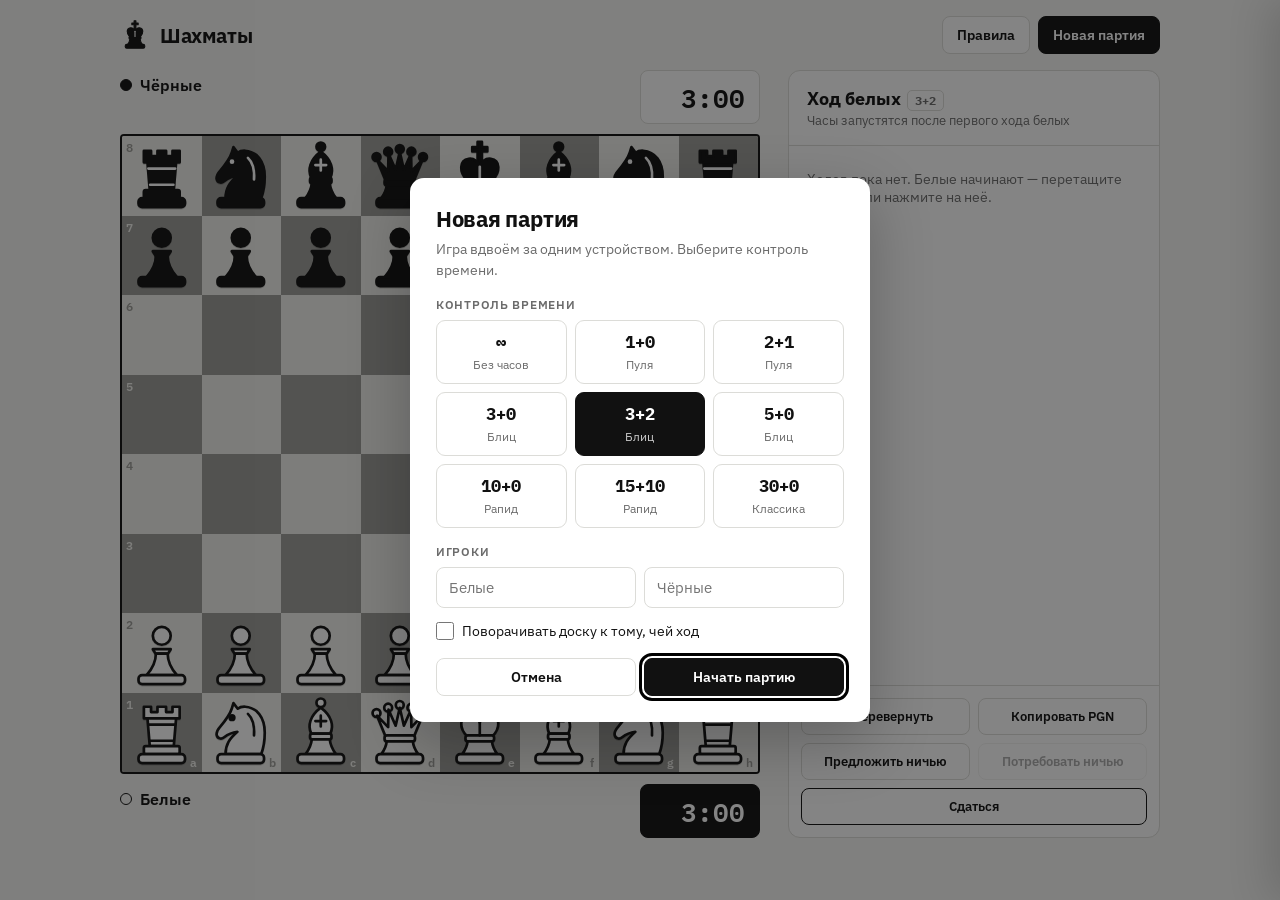
==== index.html @ d71daba8 "Add files via upload" ====
<!DOCTYPE html>
<html lang="ru">
<head>
<meta charset="UTF-8">
<meta name="viewport" content="width=device-width, initial-scale=1">
<title>Шахматы — игра вдвоём</title>
<link rel="preconnect" href="https://fonts.googleapis.com">
<link rel="preconnect" href="https://fonts.gstatic.com" crossorigin>
<link href="https://fonts.googleapis.com/css2?family=IBM+Plex+Mono:wght@500;600&family=IBM+Plex+Sans:wght@400;500;600;700&display=swap" rel="stylesheet">
<style>
:root{
  --bg:#f6f6f4; --paper:#fff; --ink:#111; --muted:#6b6b6b; --line:#dcdcd8;
  --light:#f0f0ec; --dark:#9c9c98; --sel:rgba(0,0,0,.18); --last:rgba(0,0,0,.10);
  --sz:min(92vw, calc(100vh - 230px), 640px);
}
*{box-sizing:border-box;margin:0;padding:0}
html,body{background:var(--bg);color:var(--ink);font-family:"IBM Plex Sans",system-ui,sans-serif;-webkit-font-smoothing:antialiased}
button{font:inherit;color:inherit;cursor:pointer;border:0;background:none}
header{display:flex;align-items:center;justify-content:space-between;max-width:1080px;margin:0 auto;padding:16px 20px}
.logo{display:flex;align-items:center;gap:10px;font-weight:700;font-size:20px;letter-spacing:-.02em}
.logo .mini{width:30px;height:30px}
.hbtns{display:flex;gap:8px}
.btn{padding:9px 14px;border:1.5px solid var(--ink);border-radius:8px;font-weight:600;font-size:14px;background:var(--paper);transition:background .15s,color .15s}
.btn:hover{background:var(--ink);color:#fff}
.btn.solid{background:var(--ink);color:#fff}
.btn.solid:hover{background:#333}
.btn.ghost{border-color:var(--line)}
.btn.ghost:hover{background:#eee;color:var(--ink)}
.btn:disabled{opacity:.35;cursor:not-allowed}
.btn:disabled:hover{background:var(--paper);color:var(--ink)}
.btn:focus-visible,.tc:focus-visible{outline:3px solid #000;outline-offset:2px}

main.game{max-width:1080px;margin:0 auto;padding:0 20px 32px;display:grid;gap:10px 28px;
  grid-template-columns:var(--sz) 1fr;grid-template-areas:"top side" "board side" "bot side";align-items:start}
.player{grid-area:top;display:flex;align-items:center;justify-content:space-between;gap:12px;min-height:52px}
.player.bot{grid-area:bot}
.pinfo{display:flex;flex-direction:column;gap:2px;min-width:0}
.pname{font-weight:600;font-size:16px;display:flex;align-items:center;gap:8px}
.dot{width:12px;height:12px;border-radius:50%;border:1.5px solid var(--ink);flex:none}
.dot.b{background:var(--ink)}
.caps{font-size:15px;min-height:22px;white-space:nowrap;overflow:hidden;display:flex;align-items:center}
.caps .mini{width:18px;height:18px;margin-right:-4px;opacity:.85}
.caps b{margin-left:8px !important;font-size:13px;font-weight:600;color:var(--ink);margin-left:4px}
.clock{font-family:"IBM Plex Mono",monospace;font-size:26px;font-weight:600;padding:6px 14px;border-radius:8px;border:1.5px solid var(--line);background:var(--paper);min-width:120px;text-align:right;font-variant-numeric:tabular-nums}
.clock.on{background:var(--ink);color:#fff;border-color:var(--ink)}
.clock.low.on{animation:pulse 1s infinite}
.clock.hidden{visibility:hidden}
@keyframes pulse{50%{background:#444}}

.boardwrap{grid-area:board;position:relative;width:var(--sz);height:var(--sz);border:2px solid var(--ink);border-radius:4px;overflow:hidden;touch-action:none;user-select:none;-webkit-user-select:none}
#board{display:grid;grid-template-columns:repeat(8,1fr);grid-template-rows:repeat(8,1fr);width:100%;height:100%}
.sq{position:relative;display:flex;align-items:center;justify-content:center}
.sq.l{background:var(--light)} .sq.d{background:var(--dark)}
.sq.last::before{content:"";position:absolute;inset:0;background:var(--last)}
.sq.selected::before{content:"";position:absolute;inset:0;background:var(--sel)}
.sq.check::after{content:"";position:absolute;inset:0;background:radial-gradient(circle,rgba(0,0,0,.55) 0%,rgba(0,0,0,.25) 45%,transparent 72%)}
.sq .hint{position:absolute;width:30%;height:30%;border-radius:50%;background:rgba(0,0,0,.28);z-index:3;pointer-events:none}
.sq .ring{position:absolute;inset:4%;border-radius:50%;border:calc(var(--sz)/95) solid rgba(0,0,0,.3);z-index:3;pointer-events:none}
.coord{position:absolute;font-size:calc(var(--sz)/52);font-weight:600;z-index:1;pointer-events:none}
.coord.r{top:3px;left:4px} .coord.f{bottom:2px;right:5px}
.sq.l .coord{color:var(--dark)} .sq.d .coord{color:var(--light)}
svg.pc{display:block;overflow:visible}
svg.pc g{stroke:#111;stroke-width:1.5;stroke-linejoin:round;stroke-linecap:round}
svg.pc.w g{fill:#fff} svg.pc.b g{fill:#111}
svg.pc .dt{fill:none} svg.pc.b .dt{stroke:#fff}
svg.pc.w .dtf{fill:#111} svg.pc.b .dtf{fill:#fff;stroke:none}
.sq svg.pc{position:absolute;inset:5%;width:90%;height:90%;z-index:2;pointer-events:none;filter:drop-shadow(0 1.5px 0 rgba(0,0,0,.18))}
.sq svg.pc.lift{opacity:.25}
.mini{display:inline-block;width:1.25em;height:1.25em;vertical-align:-.28em}
.mini svg.pc{width:100%;height:100%}
#ghost{position:fixed;pointer-events:none;z-index:50;transform:translate(-50%,-50%) scale(1.08);display:none;filter:drop-shadow(0 6px 8px rgba(0,0,0,.3))}
#ghost svg{width:100%;height:100%}

aside{grid-area:side;background:var(--paper);border:1.5px solid var(--line);border-radius:12px;display:flex;flex-direction:column;overflow:hidden;align-self:stretch;min-height:320px;max-height:calc(var(--sz) + 132px)}
.status{padding:16px 18px;border-bottom:1.5px solid var(--line)}
.status .t{font-weight:700;font-size:18px}
.status .s{font-size:13px;color:var(--muted);margin-top:2px}
.tclabel{font-family:"IBM Plex Mono";font-size:12px;border:1.5px solid var(--line);padding:2px 7px;border-radius:5px;margin-left:6px;color:var(--muted)}
.moves{flex:1;overflow:auto;padding:6px 0;font-size:15px}
.mrow{display:grid;grid-template-columns:44px 1fr 1fr;padding:0 10px}
.mrow:nth-child(even){background:#f7f7f5}
.mn{color:var(--muted);padding:6px 0 6px 8px;font-family:"IBM Plex Mono";font-size:13px}
.mv{padding:6px 8px;border-radius:5px;font-weight:500}
.mv .mini{margin-right:1px}
.mv.cur svg.pc g{stroke:#fff} .mv.cur svg.pc.w g{fill:#111} .mv.cur svg.pc.w .dtf{fill:#fff}
.mv.cur{background:var(--ink);color:#fff}
.empty{color:var(--muted);font-size:14px;padding:18px}
.result{text-align:center;font-weight:700;padding:10px;font-family:"IBM Plex Mono"}
.controls{border-top:1.5px solid var(--line);padding:12px;display:grid;grid-template-columns:1fr 1fr;gap:8px}
.controls .btn{font-size:13px;padding:9px 8px}
#resignBtn{grid-column:1/-1}

/* modal */
.overlay{position:fixed;inset:0;background:rgba(10,10,10,.5);display:none;align-items:center;justify-content:center;z-index:100;padding:16px}
.overlay.open{display:flex}
.modal{background:var(--paper);border-radius:14px;padding:26px;max-width:460px;width:100%;box-shadow:0 20px 60px rgba(0,0,0,.25);max-height:90vh;overflow:auto}
.modal h2{font-size:22px;letter-spacing:-.02em;margin-bottom:6px}
.modal p{color:var(--muted);font-size:14px;margin-bottom:16px;line-height:1.5}
.modal .row{display:flex;gap:8px;flex-wrap:wrap;margin-top:18px}
.modal .row .btn{flex:1}
.lbl{font-size:12px;font-weight:600;text-transform:uppercase;letter-spacing:.06em;color:var(--muted);margin:16px 0 8px}
.tcs{display:grid;grid-template-columns:repeat(3,1fr);gap:8px}
.tc{border:1.5px solid var(--line);border-radius:9px;padding:10px 6px;text-align:center;background:var(--paper)}
.tc b{display:block;font-family:"IBM Plex Mono";font-size:17px}
.tc small{font-size:12px;color:var(--muted)}
.tc.on{border-color:var(--ink);background:var(--ink);color:#fff}
.tc.on small{color:#ccc}
.names{display:grid;grid-template-columns:1fr 1fr;gap:8px}
.names input{font:inherit;font-size:15px;padding:10px 12px;border:1.5px solid var(--line);border-radius:8px;width:100%}
.names input:focus{outline:none;border-color:var(--ink)}
.chk{display:flex;align-items:center;gap:8px;font-size:14px;margin-top:14px;cursor:pointer}
.chk input{width:18px;height:18px;accent-color:#111}
.promo{display:grid;grid-template-columns:repeat(4,1fr);gap:8px;margin-top:8px}
.promo button{aspect-ratio:1;border:1.5px solid var(--line);border-radius:10px;background:var(--light);padding:10%}
.promo svg{width:100%;height:100%}
.promo button:hover{border-color:var(--ink);background:#e2e2de}
.bigres{font-family:"IBM Plex Mono";font-size:44px;font-weight:600;text-align:center;margin:8px 0}

/* rules drawer */
.drawer{position:fixed;top:0;right:0;height:100%;width:min(480px,100%);background:var(--paper);z-index:120;transform:translateX(100%);transition:transform .25s ease;box-shadow:-10px 0 40px rgba(0,0,0,.15);display:flex;flex-direction:column}
.drawer.open{transform:none}
.drawer header{border-bottom:1.5px solid var(--line);width:100%;max-width:none}
.drawer .body{overflow:auto;padding:4px 22px 32px;font-size:15px;line-height:1.6}
.drawer h3{font-size:16px;margin:20px 0 6px;display:flex;align-items:center;gap:8px}
.drawer h3 .mini{width:28px;height:28px}
.drawer ul{padding-left:20px} .drawer li{margin:3px 0}
.drawer .note{font-size:13px;color:var(--muted);margin-top:22px}

@media (max-width:860px){
  :root{--sz:min(96vw, calc(100vh - 200px))}
  header{padding:12px 14px}
  main.game{grid-template-columns:var(--sz);grid-template-areas:"top" "board" "bot" "side";justify-content:center;padding:0 2vw 24px;gap:8px}
  aside{max-height:none;min-height:0}
  .moves{max-height:220px}
  .clock{font-size:22px;min-width:100px}
  .controls{grid-template-columns:1fr 1fr 1fr}
}
@media (max-width:420px){.controls{grid-template-columns:1fr 1fr}.hbtns .btn{padding:8px 10px}}
@media (prefers-reduced-motion:reduce){.drawer{transition:none}.clock.low.on{animation:none}}
</style>
</head>
<body>
<header>
  <div class="logo"><span class="mini" data-pc="k"></span>Шахматы</div>
  <div class="hbtns">
    <button class="btn ghost" id="rulesBtn">Правила</button>
    <button class="btn solid" id="newBtn">Новая партия</button>
  </div>
</header>

<main class="game">
  <div class="player" id="pTop"></div>
  <div class="boardwrap" id="wrap"><div id="board"></div></div>
  <div class="player bot" id="pBot"></div>
  <aside>
    <div class="status"><div class="t" id="stT">Ход белых</div><div class="s" id="stS"></div></div>
    <div class="moves" id="moves"></div>
    <div class="controls">
      <button class="btn ghost" id="flipBtn">⇅ Перевернуть</button>
      <button class="btn ghost" id="pgnBtn">Копировать PGN</button>
      <button class="btn ghost" id="offerBtn">Предложить ничью</button>
      <button class="btn ghost" id="claimBtn" disabled>Потребовать ничью</button>
      <button class="btn" id="resignBtn">Сдаться</button>
    </div>
  </aside>
</main>
<div id="ghost"></div>

<div class="overlay" id="ov"><div class="modal" id="modal"></div></div>

<div class="drawer" id="drawer" aria-hidden="true">
  <header><div class="logo" style="font-size:18px">Правила шахмат</div><button class="btn ghost" id="closeRules">Закрыть</button></header>
  <div class="body">
    <h3>Цель игры</h3>
    <p>Двое игроков ходят по очереди, первыми ходят белые. Цель — поставить мат: король соперника под ударом (шах), и у соперника нет ни одного хода, чтобы этот шах убрать. Ходить так, чтобы собственный король остался под ударом, нельзя.</p>
    <h3><span class="mini" data-pc="k"></span> Король</h3>
    <p>Ходит на одну клетку в любом направлении.</p>
    <h3><span class="mini" data-pc="q"></span> Ферзь</h3>
    <p>Ходит на любое число клеток по вертикали, горизонтали и диагонали.</p>
    <h3><span class="mini" data-pc="r"></span> Ладья</h3>
    <p>Ходит на любое число клеток по вертикали и горизонтали.</p>
    <h3><span class="mini" data-pc="b"></span> Слон</h3>
    <p>Ходит на любое число клеток по диагонали и поэтому всегда остаётся на полях одного цвета.</p>
    <h3><span class="mini" data-pc="n"></span> Конь</h3>
    <p>Ходит буквой «Г»: на две клетки в одну сторону и на одну вбок. Единственная фигура, которая может перепрыгивать через другие.</p>
    <h3><span class="mini" data-pc="p"></span> Пешка</h3>
    <ul>
      <li>Ходит на одну клетку вперёд, а с начальной позиции может пойти на две.</li>
      <li>Бьёт только по диагонали вперёд на одну клетку.</li>
      <li><b>Взятие на проходе:</b> если пешка соперника прошла с начальной позиции две клетки и встала рядом с вашей, её можно взять так, будто она сделала один шаг. Это можно сделать только сразу, следующим ходом.</li>
      <li><b>Превращение:</b> дойдя до последней горизонтали, пешка становится ферзём, ладьёй, слоном или конём на выбор.</li>
    </ul>
    <h3>Рокировка</h3>
    <p>Король сдвигается на две клетки к ладье, а ладья перепрыгивает через него. Рокировка возможна, если:</p>
    <ul>
      <li>ни король, ни эта ладья ещё не ходили;</li>
      <li>между ними нет фигур;</li>
      <li>король не стоит под шахом, не проходит через битое поле и не встаёт на него.</li>
    </ul>
    <h3>Ничья</h3>
    <ul>
      <li><b>Пат</b> — у игрока нет допустимых ходов, но шаха нет.</li>
      <li><b>Недостаточно материала</b> — мат невозможен (например, король против короля или короля со слоном).</li>
      <li><b>Троекратное повторение</b> позиции — ничью можно потребовать; при пятикратном она наступает автоматически.</li>
      <li><b>Правило 50 ходов</b> — 50 ходов каждой стороны без взятий и ходов пешками: ничью можно потребовать; после 75 ходов она наступает автоматически.</li>
      <li><b>По соглашению</b> — один игрок предлагает ничью, другой соглашается.</li>
    </ul>
    <h3>Время</h3>
    <p>У каждого игрока свои часы. «3+2» — 3 минуты на партию плюс 2 секунды за каждый ход. Если время кончилось, игрок проигрывает. Но если у соперника не хватает фигур, чтобы поставить мат, засчитывается ничья.</p>
    <p class="note">Правила соответствуют Правилам шахмат FIDE (Международной шахматной федерации).</p>
  </div>
</div>

<script>
(() => {
"use strict";
// Векторные фигуры, сетка 45×45, общая база y=36..40
const BASE = '<rect x="9.5" y="35" width="26" height="5" rx="2"/>';
const PIECES = {
  p: `<circle cx="22.5" cy="13" r="5"/>
      <path d="M17.5 20.5h10l-1.5 2.5h-7z"/>
      <path d="M19.2 23c0 5-2.2 8.6-5.2 12h17c-3-3.4-5.2-7-5.2-12z"/>${BASE}`,
  r: `<path d="M12.5 8.5h4v3h3.6v-3h4.8v3h3.6v-3h4v6.5h-20z"/>
      <path d="M14.5 15h16l-1.3 15.5h-13.4z"/>
      <rect x="12.5" y="30.5" width="20" height="4.5" rx="1"/>${BASE}
      <path class="dt" d="M15 18.5h15M16 27.5h13"/>`,
  b: `<circle cx="22.5" cy="6.3" r="2.4"/>
      <path d="M22.5 9C16.5 13.5 15 19 17.2 23.5h10.6C30 19 28.5 13.5 22.5 9z"/>
      <rect x="16.5" y="23.5" width="12" height="3.2" rx="1.2"/>
      <path d="M17.5 26.7c-.4 3.6-1.8 6-3.5 8.3h17c-1.7-2.3-3.1-4.7-3.5-8.3z"/>${BASE}
      <path class="dt" d="M22.5 13.5v6M19.5 16.5h6"/>`,
  n: `<path d="M14 35c0-5.5 2.2-8.6 6.6-12.5-2.8.3-5.3 1.4-7.4 3.1-1.7 1.4-3.9.6-4.2-1.4-.2-1.6.6-2.9 1.9-4.4 2.9-3.4 5.3-6.2 6.6-10.3l.9-3 2.4 3.1c1-.8 2.4-1.2 4.2-1.1 6.6.5 10.9 6 10.9 14.4 0 5.4-1 9.5-2 12.1z"/>${BASE}
      <circle class="dtf" cx="17.6" cy="14.6" r="1.3"/>
      <path class="dt" d="M26.5 12.5c2.6 2.4 3.8 6.5 3.4 12"/>`,
  q: `<circle cx="9.5" cy="12" r="2.2"/><circle cx="16" cy="9" r="2.2"/><circle cx="22.5" cy="7.5" r="2.2"/><circle cx="29" cy="9" r="2.2"/><circle cx="35.5" cy="12" r="2.2"/>
      <path d="M14.5 25 9.8 13.5l6.2 6.4.2-9.8 4 9 2.3-10 2.3 10 4-9 .2 9.8 6.2-6.4-4.7 11.5z"/>
      <rect x="14" y="24.5" width="17" height="3.4" rx="1.3"/>
      <path d="M15.2 27.9c-.3 3-1.4 5-3 7.1h20.6c-1.6-2.1-2.7-4.1-3-7.1z"/>${BASE}`,
  k: `<path d="M21.3 3.5h2.4v3h3v2.4h-3v7h-2.4v-7h-3V6.5h3z"/>
      <path d="M15.5 25c-4.6-4.3-4.6-11.3.8-12 3-.4 5 1.5 6.2 4.3 1.2-2.8 3.2-4.7 6.2-4.3 5.4.7 5.4 7.7.8 12z"/>
      <rect x="14.5" y="24.5" width="16" height="3.4" rx="1.3"/>
      <path d="M15.7 27.9c-.3 3-1.4 5-3 7.1h19.6c-1.6-2.1-2.7-4.1-3-7.1z"/>${BASE}
      <path class="dt" d="M22.5 17.5v7"/>`
};
function pieceSVG(p, cls = "") {
  const t = p.toLowerCase(), c = p === p.toUpperCase() ? "w" : "b";
  return `<svg class="pc ${c} ${cls}" viewBox="2.5 2.5 40 40" data-p="${p}" aria-label="${p}"><g>${PIECES[t]}</g></svg>`;
}

document.querySelectorAll("[data-pc]").forEach(e=>e.innerHTML=pieceSVG(e.dataset.pc));

const FILES = "abcdefgh";
const VS = "︎";
const SOLID = {k:"♚",q:"♛",r:"♜",b:"♝",n:"♞",p:"♟"};
const OUTL  = {k:"♔",q:"♕",r:"♖",b:"♗",n:"♘",p:"♙"};
const VAL = {p:1,n:3,b:3,r:5,q:9,k:0};
const START = "rnbqkbnr/pppppppp/8/8/8/8/PPPPPPPP/RNBQKBNR w KQkq - 0 1";
const TCS = [
  ["∞","Без часов",0,0],["1+0","Пуля",1,0],["2+1","Пуля",2,1],
  ["3+0","Блиц",3,0],["3+2","Блиц",3,2],["5+0","Блиц",5,0],
  ["10+0","Рапид",10,0],["15+10","Рапид",15,10],["30+0","Классика",30,0]
];
const $ = id => document.getElementById(id);
const colorOf = p => p === p.toUpperCase() ? "w" : "b";
const opp = c => c === "w" ? "b" : "w";
const sqName = i => FILES[i & 7] + (8 - (i >> 3));
const glyph = (p) => SOLID[p.toLowerCase()] + VS;

/* ---------- Движок правил ---------- */
function parseFEN(fen){
  const [pl,t,c,e,h,f] = fen.split(" ");
  const b = [];
  for (const ch of pl.replace(/\//g,"")) { if (/\d/.test(ch)) for (let i=0;i<+ch;i++) b.push(null); else b.push(ch); }
  return {b, turn:t, castle:{K:c.includes("K"),Q:c.includes("Q"),k:c.includes("k"),q:c.includes("q")},
    ep: e==="-"?null:(8-(+e[1]))*8+FILES.indexOf(e[0]), half:+h, full:+f};
}
const KN = [[-2,-1],[-2,1],[-1,-2],[-1,2],[1,-2],[1,2],[2,-1],[2,1]];
const KG = [[-1,-1],[-1,0],[-1,1],[0,-1],[0,1],[1,-1],[1,0],[1,1]];
const DIAG = [[-1,-1],[-1,1],[1,-1],[1,1]], ORTH = [[-1,0],[1,0],[0,-1],[0,1]];
const inB = (r,f) => r>=0 && r<8 && f>=0 && f<8;

function attacked(b, sq, by){
  const r = sq>>3, f = sq&7;
  const pr = by==="w" ? r+1 : r-1, P = by==="w" ? "P" : "p";
  for (const df of [-1,1]) if (inB(pr,f+df) && b[pr*8+f+df]===P) return true;
  const N = by==="w"?"N":"n", K = by==="w"?"K":"k";
  for (const [dr,df] of KN) if (inB(r+dr,f+df) && b[(r+dr)*8+f+df]===N) return true;
  for (const [dr,df] of KG) if (inB(r+dr,f+df) && b[(r+dr)*8+f+df]===K) return true;
  const B = by==="w"?"B":"b", R = by==="w"?"R":"r", Q = by==="w"?"Q":"q";
  for (const [dirs, a] of [[DIAG,B],[ORTH,R]]) for (const [dr,df] of dirs){
    let rr=r+dr, ff=f+df;
    while (inB(rr,ff)) { const p = b[rr*8+ff]; if (p){ if (p===a||p===Q) return true; break; } rr+=dr; ff+=df; }
  }
  return false;
}
const kingSq = (b,c) => b.indexOf(c==="w"?"K":"k");

function pseudo(s){
  const mv = [], c = s.turn, b = s.b;
  const add = (from,to,x={}) => mv.push(Object.assign({from,to,piece:b[from],captured:b[to]},x));
  for (let sq=0; sq<64; sq++){
    const p = b[sq]; if (!p || colorOf(p)!==c) continue;
    const t = p.toLowerCase(), r = sq>>3, f = sq&7;
    if (t==="p"){
      const dir = c==="w"?-1:1, st = c==="w"?6:1, last = c==="w"?0:7, r1 = r+dir;
      if (!inB(r1,f)) continue;
      const to = r1*8+f;
      if (!b[to]){
        if (r1===last) for (const pr of "qrbn") add(sq,to,{promo:pr}); else add(sq,to);
        if (r===st && !b[(r+2*dir)*8+f]) add(sq,(r+2*dir)*8+f,{double:true});
      }
      for (const df of [-1,1]){
        if (!inB(r1,f+df)) continue;
        const t2 = r1*8+f+df, q = b[t2];
        if (q && colorOf(q)!==c){ if (r1===last) for (const pr of "qrbn") add(sq,t2,{promo:pr}); else add(sq,t2); }
        else if (t2===s.ep) add(sq,t2,{ep:true,captured:c==="w"?"p":"P"});
      }
    } else if (t==="n" || t==="k"){
      for (const [dr,df] of (t==="n"?KN:KG)){
        if (!inB(r+dr,f+df)) continue;
        const to=(r+dr)*8+f+df, q=b[to];
        if (!q || colorOf(q)!==c) add(sq,to);
      }
      if (t==="k"){
        const e = opp(c);
        if (c==="w" && sq===60){
          if (s.castle.K && !b[61] && !b[62] && b[63]==="R" && !attacked(b,60,e) && !attacked(b,61,e) && !attacked(b,62,e)) add(60,62,{castle:"K"});
          if (s.castle.Q && !b[59] && !b[58] && !b[57] && b[56]==="R" && !attacked(b,60,e) && !attacked(b,59,e) && !attacked(b,58,e)) add(60,58,{castle:"Q"});
        }
        if (c==="b" && sq===4){
          if (s.castle.k && !b[5] && !b[6] && b[7]==="r" && !attacked(b,4,e) && !attacked(b,5,e) && !attacked(b,6,e)) add(4,6,{castle:"K"});
          if (s.castle.q && !b[3] && !b[2] && !b[1] && b[0]==="r" && !attacked(b,4,e) && !attacked(b,3,e) && !attacked(b,2,e)) add(4,2,{castle:"Q"});
        }
      }
    } else {
      const dirs = t==="b"?DIAG : t==="r"?ORTH : DIAG.concat(ORTH);
      for (const [dr,df] of dirs){
        let rr=r+dr, ff=f+df;
        while (inB(rr,ff)){ const to=rr*8+ff, q=b[to]; if (q){ if (colorOf(q)!==c) add(sq,to); break; } add(sq,to); rr+=dr; ff+=df; }
      }
    }
  }
  return mv;
}
function make(s, m){
  const b = s.b.slice(), c = s.turn;
  b[m.to] = m.promo ? (c==="w"?m.promo.toUpperCase():m.promo) : m.piece;
  b[m.from] = null;
  if (m.ep) b[(m.from>>3)*8 + (m.to&7)] = null;
  if (m.castle){
    const rk = {62:[63,61],58:[56,59],6:[7,5],2:[0,3]}[m.to];
    b[rk[1]] = b[rk[0]]; b[rk[0]] = null;
  }
  const cs = Object.assign({}, s.castle);
  if (m.piece==="K"){cs.K=cs.Q=false} if (m.piece==="k"){cs.k=cs.q=false}
  const corner = {63:"K",56:"Q",7:"k",0:"q"};
  if (corner[m.from]) cs[corner[m.from]]=false;
  if (corner[m.to]) cs[corner[m.to]]=false;
  return {b, turn:opp(c), castle:cs, ep: m.double ? (m.from+m.to)/2 : null,
    half: (m.piece.toLowerCase()==="p" || m.captured) ? 0 : s.half+1,
    full: c==="b" ? s.full+1 : s.full};
}
function legal(s){
  return pseudo(s).filter(m => { const n = make(s,m); return !attacked(n.b, kingSq(n.b,s.turn), n.turn); });
}
const inCheck = s => attacked(s.b, kingSq(s.b,s.turn), opp(s.turn));
function posKey(s, lm){
  const cs = (s.castle.K?"K":"")+(s.castle.Q?"Q":"")+(s.castle.k?"k":"")+(s.castle.q?"q":"");
  const epOk = s.ep!==null && lm.some(m=>m.ep);
  return s.b.map(p=>p||".").join("") + s.turn + cs + (epOk ? s.ep : "-");
}
function insufficient(b){
  const minors = [];
  for (let i=0;i<64;i++){ const p=b[i]; if(!p) continue; const t=p.toLowerCase();
    if (t==="p"||t==="r"||t==="q") return false;
    if (t==="n"||t==="b") minors.push([t,i]); }
  if (minors.length<=1) return true;
  if (minors.every(([t])=>t==="b")){ const col = ([,i]) => ((i>>3)+(i&7))%2; return minors.every(m=>col(m)===col(minors[0])); }
  return false;
}
// Может ли сторона c поставить мат хоть какой-то серией ходов (для флажка по FIDE 6.9)
function canMate(b, c){
  const mine = b.filter(p=>p && colorOf(p)===c && p.toLowerCase()!=="k").map(p=>p.toLowerCase());
  const theirs = b.filter(p=>p && colorOf(p)!==c && p.toLowerCase()!=="k");
  if (!mine.length) return false;
  if (mine.length===1 && (mine[0]==="n"||mine[0]==="b") && !theirs.length) return false;
  return true;
}
function fig(t, c){ return (c==="w"?OUTL:SOLID)[t] + VS; }
function san(s, m, lm){
  let out;
  if (m.castle) out = m.castle==="K" ? "O-O" : "O-O-O";
  else {
    const t = m.piece.toLowerCase(), c = colorOf(m.piece);
    if (t==="p"){
      out = (m.captured ? FILES[m.from&7]+"x" : "") + sqName(m.to) + (m.promo ? "="+fig(m.promo,c) : "");
    } else {
      const others = lm.filter(o => o.piece===m.piece && o.to===m.to && o.from!==m.from);
      let d = "";
      if (others.length){
        const sf = others.some(o=>(o.from&7)===(m.from&7)), sr = others.some(o=>(o.from>>3)===(m.from>>3));
        d = !sf ? FILES[m.from&7] : !sr ? String(8-(m.from>>3)) : sqName(m.from);
      }
      out = fig(t,c) + d + (m.captured?"x":"") + sqName(m.to);
    }
  }
  const n = make(s,m);
  if (inCheck(n)) out += legal(n).length ? "+" : "#";
  return out;
}
const PGNL = {k:"K",q:"Q",r:"R",b:"B",n:"N"};
const toLatin = x => x.replace(/[♔♕♖♗♘♚♛♜♝♞]︎?/g, ch => PGNL[({"♔":"k","♕":"q","♖":"r","♗":"b","♘":"n","♚":"k","♛":"q","♜":"r","♝":"b","♞":"n"})[ch[0]]]);

/* ---------- Состояние партии ---------- */
let G = null, flipped = false, autoFlip = false, sel = null, drag = null, timer = null;
let setup = {tc:4, white:"", black:"", autoFlip:false};

function newGame(opts){
  const tc = TCS[opts.tc];
  const st = parseFEN(START);
  const lm = legal(st);
  G = { s:st, lm, hist:[], counts:{[posKey(st,lm)]:1}, over:null,
        names:{w:opts.white.trim()||"Белые", b:opts.black.trim()||"Чёрные"},
        tcLabel: tc[0], timed: tc[2]>0, inc: tc[3]*1000,
        time:{w:tc[2]*60000, b:tc[2]*60000}, running:false, last:0 };
  autoFlip = opts.autoFlip; flipped = false; sel = null;
  clearInterval(timer); timer = setInterval(tick, 100);
  render();
}
function tick(){
  if (!G || !G.timed || !G.running || G.over) return;
  const now = performance.now(), c = G.s.turn;
  G.time[c] -= now - G.last; G.last = now;
  if (G.time[c] <= 0){
    G.time[c] = 0;
    const winner = opp(c);
    if (canMate(G.s.b, winner)) endGame(winner==="w"?"1–0":"0–1", `Время ${c==="w"?"белых":"чёрных"} истекло`);
    else endGame("½–½", "Время истекло, но у соперника недостаточно материала для мата");
  }
  renderClocks();
}
function commit(m){
  if (G.over) return;
  const now = performance.now();
  if (G.timed && G.running){ G.time[G.s.turn] -= now - G.last; if (G.time[G.s.turn] <= 0){ tick(); return; } }
  const mover = G.s.turn;
  const notation = san(G.s, m, G.lm);
  G.s = make(G.s, m);
  G.lm = legal(G.s);
  const key = posKey(G.s, G.lm);
  G.counts[key] = (G.counts[key]||0) + 1;
  G.hist.push({san:notation, m, key});
  if (G.timed){
    G.time[mover] += G.inc;
    if (!G.running && mover==="w") G.running = true;
    G.last = now;
  }
  sel = null;
  if (!G.lm.length){
    if (inCheck(G.s)) endGame(mover==="w"?"1–0":"0–1", `Мат. Победили ${mover==="w"?"белые":"чёрные"}`);
    else endGame("½–½", "Пат — у соперника нет ходов, но шаха нет");
  } else if (insufficient(G.s.b)) endGame("½–½", "Недостаточно материала для мата");
  else if (G.counts[key] >= 5) endGame("½–½", "Пятикратное повторение позиции");
  else if (G.s.half >= 150) endGame("½–½", "Правило 75 ходов");
  if (autoFlip && !G.over) flipped = G.s.turn==="b";
  render();
}
function endGame(result, reason){
  G.over = {result, reason}; G.running = false; sel = null;
  render();
  setTimeout(() => modal(`
    <div class="bigres">${result}</div>
    <h2 style="text-align:center">${result==="½–½"?"Ничья":result==="1–0"?G.names.w+" выиграл(а)":G.names.b+" выиграл(а)"}</h2>
    <p style="text-align:center">${reason}</p>
    <div class="row"><button class="btn ghost" data-a="close">Посмотреть доску</button><button class="btn solid" data-a="new">Новая партия</button></div>`), 250);
}
const claimable = () => G && !G.over && (G.counts[G.hist.length?G.hist[G.hist.length-1].key:Object.keys(G.counts)[0]]>=3 || G.s.half>=100);

/* ---------- Отрисовка ---------- */
const board = $("board");
function render(){
  const s = G.s, b = s.b;
  const last = G.hist.length ? G.hist[G.hist.length-1].m : null;
  const chk = !G.over || G.over.reason.startsWith("Мат") ? (inCheck(s) ? kingSq(b,s.turn) : -1) : -1;
  const targets = sel!==null ? G.lm.filter(m=>m.from===sel) : [];
  let html = "";
  for (let vr=0; vr<8; vr++) for (let vf=0; vf<8; vf++){
    const r = flipped?7-vr:vr, f = flipped?7-vf:vf, i = r*8+f, p = b[i];
    let cls = "sq " + ((r+f)%2 ? "d" : "l");
    if (last && (i===last.from || i===last.to)) cls += " last";
    if (i===sel) cls += " selected";
    if (i===chk) cls += " check";
    let inner = "";
    if (vf===0) inner += `<span class="coord r">${8-r}</span>`;
    if (vr===7) inner += `<span class="coord f">${FILES[f]}</span>`;
    if (p) inner += pieceSVG(p, drag&&drag.moved&&drag.sq===i ? "lift" : "");
    const t = targets.find(m=>m.to===i);
    if (t) inner += (t.captured ? `<span class="ring"></span>` : `<span class="hint"></span>`);
    html += `<div class="${cls}" data-i="${i}">${inner}</div>`;
  }
  board.innerHTML = html;
  renderPlayers(); renderMoves(); renderStatus(); renderClocks();
}
function material(c){
  const init = {p:8,n:2,b:2,r:2,q:1};
  const cur = {p:0,n:0,b:0,r:0,q:0};
  G.s.b.forEach(p => { if (p && colorOf(p)!==c && p.toLowerCase()!=="k") cur[p.toLowerCase()]++; });
  let str = "";
  for (const t of "qrbnp") for (let k=0;k<Math.max(0,init[t]-cur[t]);k++) str += `<span class="mini">${pieceSVG(c==="w"?t:t.toUpperCase())}</span>`;
  return str;
}
function score(c){ return G.s.b.reduce((a,p)=>a + (p && colorOf(p)===c ? VAL[p.toLowerCase()] : 0), 0); }
function playerHTML(c){
  const diff = score(c) - score(opp(c));
  return `<div class="pinfo"><div class="pname"><span class="dot ${c}"></span>${esc(G.names[c])}</div>
    <div class="caps">${material(c)}${diff>0?`<b>+${diff}</b>`:""}</div></div>
    <div class="clock${G.timed?"":" hidden"}" id="clk-${c}"></div>`;
}
function renderPlayers(){ $("pTop").innerHTML = playerHTML(flipped?"w":"b"); $("pBot").innerHTML = playerHTML(flipped?"b":"w"); }
function fmt(ms){
  ms = Math.max(0, ms);
  if (ms < 10000) return (Math.floor(ms/100)/10).toFixed(1);
  const t = Math.ceil(ms/1000), h = Math.floor(t/3600), m = Math.floor(t%3600/60), sec = t%60;
  return (h? h+":"+String(m).padStart(2,"0") : m) + ":" + String(sec).padStart(2,"0");
}
function renderClocks(){
  if (!G.timed) return;
  for (const c of ["w","b"]){
    const el = $("clk-"+c); if (!el) continue;
    el.textContent = fmt(G.time[c]);
    const on = !G.over && G.s.turn===c && (G.running || c==="w");
    el.classList.toggle("on", on);
    el.classList.toggle("low", G.time[c] < 20000);
  }
}
function renderMoves(){
  const el = $("moves");
  if (!G.hist.length){ el.innerHTML = `<div class="empty">Ходов пока нет. Белые начинают — перетащите фигуру или нажмите на неё.</div>`; return; }
  const GL = {"♔":"K","♕":"Q","♖":"R","♗":"B","♘":"N","♚":"k","♛":"q","♜":"r","♝":"b","♞":"n"};
  const wrap = x => x.replace(/([♔♕♖♗♘♚♛♜♝♞])\uFE0E?/g,(_,g)=>`<span class="mini">${pieceSVG(GL[g])}</span>`);
  let html = "";
  for (let i=0;i<G.hist.length;i+=2){
    const cur = n => n===G.hist.length-1 ? " cur" : "";
    html += `<div class="mrow"><span class="mn">${i/2+1}.</span><span class="mv${cur(i)}">${wrap(G.hist[i].san)}</span><span class="mv${cur(i+1)}">${G.hist[i+1]?wrap(G.hist[i+1].san):""}</span></div>`;
  }
  if (G.over) html += `<div class="result">${G.over.result}</div>`;
  el.innerHTML = html;
  el.scrollTop = el.scrollHeight;
}
function renderStatus(){
  const t = $("stT"), s = $("stS");
  if (G.over){ t.textContent = G.over.result==="½–½" ? "Ничья" : (G.over.result==="1–0"?"Победа белых":"Победа чёрных"); s.textContent = G.over.reason; }
  else {
    t.innerHTML = `Ход ${G.s.turn==="w"?"белых":"чёрных"}${inCheck(G.s)?" — шах!":""}<span class="tclabel">${G.tcLabel}</span>`;
    s.textContent = G.timed && !G.running ? "Часы запустятся после первого хода белых" : (claimable() ? "Можно потребовать ничью" : `Ход ${G.s.full}`);
  }
  $("claimBtn").disabled = !claimable();
  $("offerBtn").disabled = !!G.over;
  $("resignBtn").disabled = !!G.over;
}
const esc = x => x.replace(/[&<>"]/g, c => ({"&":"&amp;","<":"&lt;",">":"&gt;",'"':"&quot;"})[c]);

/* ---------- Ввод: клик и перетаскивание ---------- */
const wrapEl = $("wrap"), ghost = $("ghost");
function sqAt(x, y){
  const r = wrapEl.getBoundingClientRect();
  const size = r.width/8;
  const vc = Math.floor((x-r.left)/size), vr = Math.floor((y-r.top)/size);
  if (vc<0||vc>7||vr<0||vr>7) return null;
  return (flipped?7-vr:vr)*8 + (flipped?7-vc:vc);
}
function tryMove(from, to){
  const ms = G.lm.filter(m=>m.from===from && m.to===to);
  if (!ms.length) return false;
  if (ms.length>1) askPromo(ms); else commit(ms[0]);
  return true;
}
wrapEl.addEventListener("pointerdown", e => {
  if (!G || G.over) return;
  const i = sqAt(e.clientX, e.clientY); if (i===null) return;
  if (sel!==null && sel!==i && tryMove(sel, i)) return;
  const p = G.s.b[i];
  if (p && colorOf(p)===G.s.turn){
    sel = i;
    drag = {sq:i, x:e.clientX, y:e.clientY, moved:false};
    wrapEl.setPointerCapture(e.pointerId);
    render();
  } else { sel = null; render(); }
});
wrapEl.addEventListener("pointermove", e => {
  if (!drag) return;
  if (!drag.moved && Math.hypot(e.clientX-drag.x, e.clientY-drag.y) > 5){
    drag.moved = true;
    const p = G.s.b[drag.sq];
    const sz = wrapEl.getBoundingClientRect().width/8*.9;
    ghost.style.width = ghost.style.height = sz+"px";
    ghost.innerHTML = pieceSVG(p);
    ghost.style.display = "block";
    render();
  }
  if (drag.moved){ ghost.style.left = e.clientX+"px"; ghost.style.top = e.clientY+"px"; }
});
function endDrag(e){
  if (!drag) return;
  const d = drag; drag = null; ghost.style.display = "none";
  if (d.moved){
    const to = sqAt(e.clientX, e.clientY);
    if (to===null || to===d.sq || !tryMove(d.sq, to)) render();
  }
}
wrapEl.addEventListener("pointerup", endDrag);
wrapEl.addEventListener("pointercancel", () => { drag=null; ghost.style.display="none"; render(); });

/* ---------- Диалоги ---------- */
const ov = $("ov"), md = $("modal");
let modalHandler = null;
function modal(html, handler){ md.innerHTML = html; modalHandler = handler||null; ov.classList.add("open"); const f = md.querySelector(".row .btn.solid") || md.querySelector(".row .btn"); f && f.focus(); }
function closeModal(){ ov.classList.remove("open"); modalHandler = null; }
ov.addEventListener("click", e => {
  const btn = e.target.closest("button");
  if (!btn){ if (e.target===ov && G && md.dataset.lock!=="1") closeModal(); return; }
  const a = btn.dataset.a;
  if (a==="close") closeModal();
  else if (a==="new") openSetup();
  else if (modalHandler) modalHandler(a, btn);
});
document.addEventListener("keydown", e => {
  if (e.key==="Escape"){ if ($("drawer").classList.contains("open")) toggleRules(false); else if (ov.classList.contains("open") && md.dataset.lock!=="1") closeModal(); }
});

function askPromo(ms){
  const c = G.s.turn;
  md.dataset.lock = "1";
  modal(`<h2>Превращение пешки</h2><p>Выберите фигуру, в которую превратится пешка.</p>
    <div class="promo">${"qrbn".split("").map(t=>`<button data-a="${t}" title="${{q:"Ферзь",r:"Ладья",b:"Слон",n:"Конь"}[t]}">${pieceSVG(c==="w"?t.toUpperCase():t)}</button>`).join("")}</div>
    <div class="row"><button class="btn ghost" data-a="cancel">Отмена</button></div>`,
  a => { md.dataset.lock = "0"; closeModal(); if (a==="cancel"){ sel=null; render(); return; } commit(ms.find(m=>m.promo===a)); });
}

function openSetup(){
  md.dataset.lock = G ? "0" : "1";
  const draw = () => modal(`
    <h2>Новая партия</h2>
    <p>Игра вдвоём за одним устройством. Выберите контроль времени.</p>
    <div class="lbl">Контроль времени</div>
    <div class="tcs">${TCS.map((t,i)=>`<button class="tc${i===setup.tc?" on":""}" data-a="tc" data-i="${i}"><b>${t[0]}</b><small>${t[1]}</small></button>`).join("")}</div>
    <div class="lbl">Игроки</div>
    <div class="names"><input id="nW" placeholder="Белые" maxlength="24" value="${esc(setup.white)}"><input id="nB" placeholder="Чёрные" maxlength="24" value="${esc(setup.black)}"></div>
    <label class="chk"><input type="checkbox" id="af" ${setup.autoFlip?"checked":""}> Поворачивать доску к тому, чей ход</label>
    <div class="row">${G?`<button class="btn ghost" data-a="close">Отмена</button>`:""}<button class="btn solid" data-a="start">Начать партию</button></div>`,
  (a, btn) => {
    setup.white = $("nW").value; setup.black = $("nB").value; setup.autoFlip = $("af").checked;
    if (a==="tc"){ setup.tc = +btn.dataset.i; draw(); }
    if (a==="start"){ md.dataset.lock="0"; closeModal(); newGame(setup); }
  });
  draw();
}

$("newBtn").onclick = () => {
  if (G && !G.over && G.hist.length){
    modal(`<h2>Начать заново?</h2><p>Текущая партия ещё не закончена и будет потеряна.</p><div class="row"><button class="btn ghost" data-a="close">Отмена</button><button class="btn solid" data-a="new">Новая партия</button></div>`);
  } else openSetup();
};
$("flipBtn").onclick = () => { flipped = !flipped; render(); };
$("resignBtn").onclick = () => {
  if (G.over) return;
  modal(`<h2>Сдаться?</h2><p>Выберите, какая сторона сдаётся.</p>
    <div class="row"><button class="btn" data-a="w">Сдаются белые</button><button class="btn" data-a="b">Сдаются чёрные</button></div>
    <div class="row" style="margin-top:8px"><button class="btn ghost" data-a="close">Отмена</button></div>`,
  a => { closeModal(); endGame(a==="w"?"0–1":"1–0", `${a==="w"?"Белые":"Чёрные"} сдались`); });
};
$("offerBtn").onclick = () => {
  if (G.over) return;
  const c = G.s.turn, o = opp(c);
  modal(`<h2>Предложение ничьей</h2><p>${esc(G.names[c])} (${c==="w"?"белые":"чёрные"}) предлагает ничью. ${esc(G.names[o])}, вы согласны?</p>
    <div class="row"><button class="btn ghost" data-a="no">Отклонить</button><button class="btn solid" data-a="yes">Согласиться</button></div>`,
  a => { closeModal(); if (a==="yes") endGame("½–½", "Ничья по соглашению"); });
};
$("claimBtn").onclick = () => {
  if (!claimable()) return;
  const lastKey = G.hist[G.hist.length-1].key;
  endGame("½–½", G.counts[lastKey]>=3 ? "Троекратное повторение позиции" : "Правило 50 ходов");
};
$("pgnBtn").onclick = async () => {
  const d = new Date(), date = `${d.getFullYear()}.${String(d.getMonth()+1).padStart(2,"0")}.${String(d.getDate()).padStart(2,"0")}`;
  const res = G.over ? G.over.result.replace("–","-").replace("½-½","1/2-1/2") : "*";
  let moves = "";
  G.hist.forEach((h,i)=>{ if (i%2===0) moves += (i/2+1)+". "; moves += toLatin(h.san).replace(/︎/g,"") + " "; });
  const pgn = `[Event "Партия"]\n[Date "${date}"]\n[White "${G.names.w}"]\n[Black "${G.names.b}"]\n[TimeControl "${G.tcLabel}"]\n[Result "${res}"]\n\n${moves}${res}`;
  const btn = $("pgnBtn");
  try { await navigator.clipboard.writeText(pgn); btn.textContent = "Скопировано ✓"; }
  catch { modal(`<h2>PGN партии</h2><p>Выделите и скопируйте текст.</p><textarea style="width:100%;height:180px;font-family:IBM Plex Mono;font-size:13px;padding:10px;border:1.5px solid #ddd;border-radius:8px" readonly>${esc(pgn)}</textarea><div class="row"><button class="btn solid" data-a="close">Готово</button></div>`); }
  setTimeout(()=>btn.textContent="Копировать PGN", 1600);
};
function toggleRules(open){ const d=$("drawer"); d.classList.toggle("open",open); d.setAttribute("aria-hidden", String(!open)); }
$("rulesBtn").onclick = () => toggleRules(true);
$("closeRules").onclick = () => toggleRules(false);

// старт: показываем доску и окно настройки
newGame(setup);
openSetup();
md.dataset.lock = "1";
window.__chess = {parseFEN, legal, make, san, insufficient};
})();
</script>
</body>
</html>
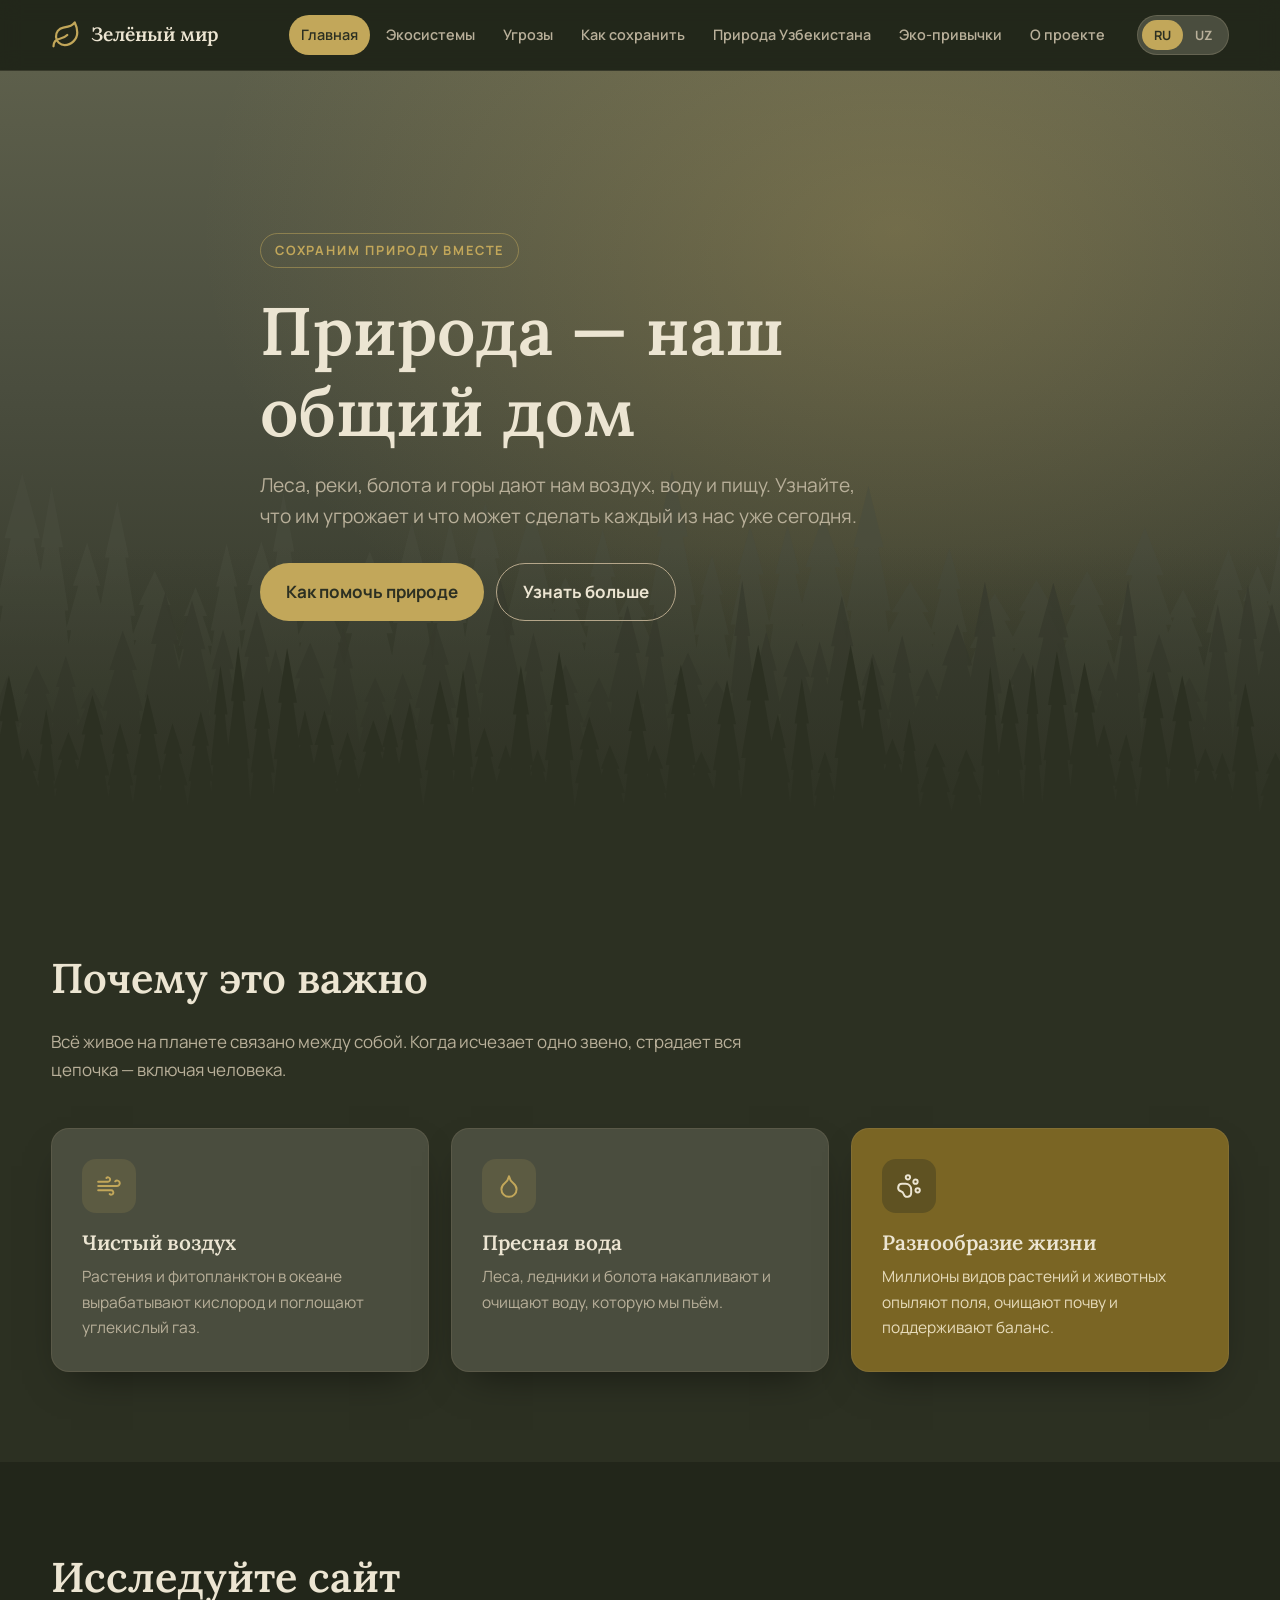
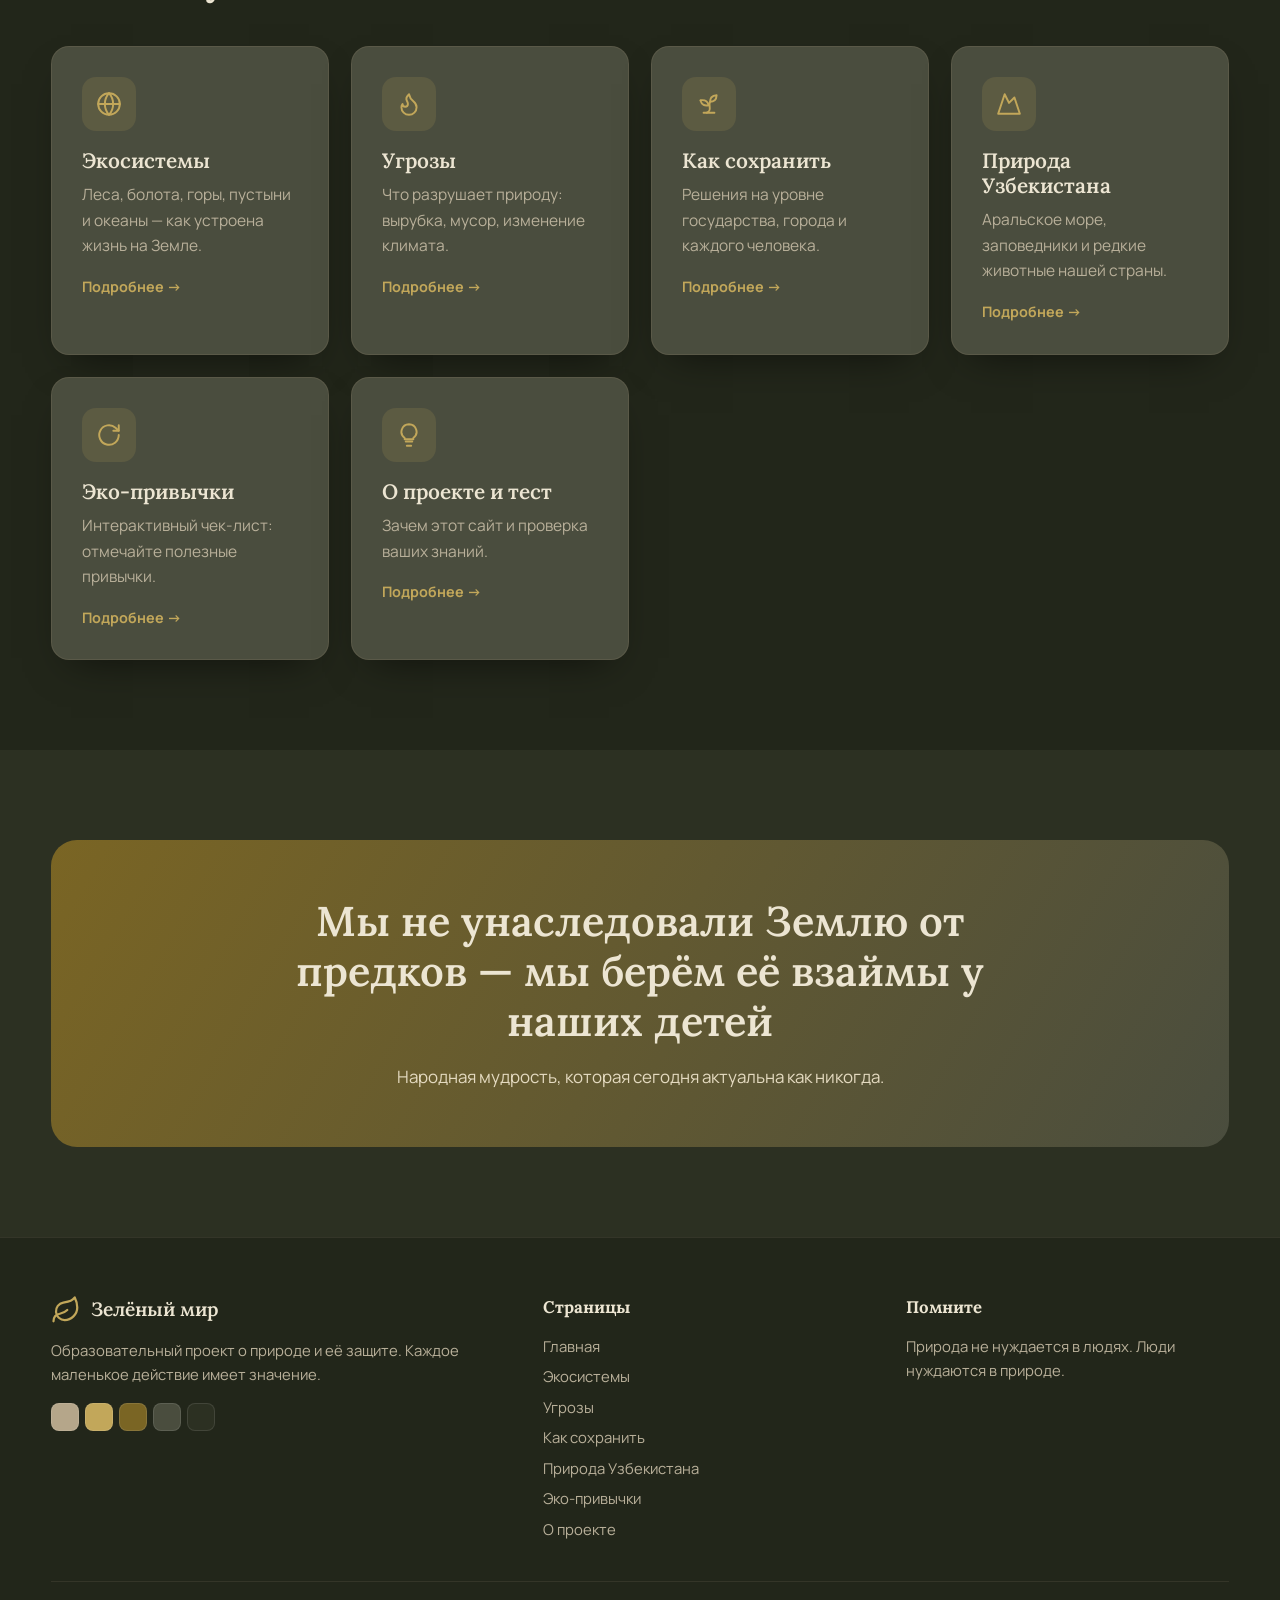
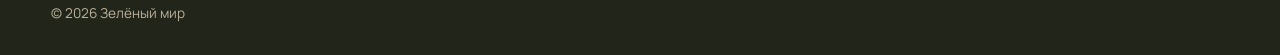
==== commit 2552abb0: "Add files via upload" ====
--- a/index.html
+++ b/index.html
@@ -2,706 +2,82 @@
 <html lang="ru">
 <head>
 <meta charset="UTF-8">
-<meta name="viewport" content="width=device-width, initial-scale=1">
-<title>Шахматы — игра вдвоём</title>
+<meta name="viewport" content="width=device-width, initial-scale=1.0">
+<title>Главная — Зелёный мир</title>
+<meta name="description" content="Сайт о природе и о том, как её сохранить. Tabiat va uni asrash haqida sayt.">
+<meta name="theme-color" content="#2C3022">
+<script>try{var l=localStorage.getItem("lang");if(l)document.documentElement.lang=l}catch(e){}</script>
+<link rel="icon" href="data:image/svg+xml,%3Csvg xmlns='http://www.w3.org/2000/svg' viewBox='0 0 24 24' fill='none' stroke='%23C2A75A' stroke-width='2'%3E<path d='M11 20A7 7 0 0 1 9.8 6.1C15.5 5 17 4.48 19 2c1 2 2 4.18 2 8 0 5.5-4.78 10-10 10Z'/><path d='M2 21c0-3 1.85-5.36 5.08-6C9.5 14.52 12 13 13 12'/>%3C/svg%3E">
 <link rel="preconnect" href="https://fonts.googleapis.com">
 <link rel="preconnect" href="https://fonts.gstatic.com" crossorigin>
-<link href="https://fonts.googleapis.com/css2?family=IBM+Plex+Mono:wght@500;600&family=IBM+Plex+Sans:wght@400;500;600;700&display=swap" rel="stylesheet">
-<style>
-:root{
-  --bg:#f6f6f4; --paper:#fff; --ink:#111; --muted:#6b6b6b; --line:#dcdcd8;
-  --light:#f0f0ec; --dark:#9c9c98; --sel:rgba(0,0,0,.18); --last:rgba(0,0,0,.10);
-  --sz:min(92vw, calc(100vh - 230px), 640px);
-}
-*{box-sizing:border-box;margin:0;padding:0}
-html,body{background:var(--bg);color:var(--ink);font-family:"IBM Plex Sans",system-ui,sans-serif;-webkit-font-smoothing:antialiased}
-button{font:inherit;color:inherit;cursor:pointer;border:0;background:none}
-header{display:flex;align-items:center;justify-content:space-between;max-width:1080px;margin:0 auto;padding:16px 20px}
-.logo{display:flex;align-items:center;gap:10px;font-weight:700;font-size:20px;letter-spacing:-.02em}
-.logo .mini{width:30px;height:30px}
-.hbtns{display:flex;gap:8px}
-.btn{padding:9px 14px;border:1.5px solid var(--ink);border-radius:8px;font-weight:600;font-size:14px;background:var(--paper);transition:background .15s,color .15s}
-.btn:hover{background:var(--ink);color:#fff}
-.btn.solid{background:var(--ink);color:#fff}
-.btn.solid:hover{background:#333}
-.btn.ghost{border-color:var(--line)}
-.btn.ghost:hover{background:#eee;color:var(--ink)}
-.btn:disabled{opacity:.35;cursor:not-allowed}
-.btn:disabled:hover{background:var(--paper);color:var(--ink)}
-.btn:focus-visible,.tc:focus-visible{outline:3px solid #000;outline-offset:2px}
-
-main.game{max-width:1080px;margin:0 auto;padding:0 20px 32px;display:grid;gap:10px 28px;
-  grid-template-columns:var(--sz) 1fr;grid-template-areas:"top side" "board side" "bot side";align-items:start}
-.player{grid-area:top;display:flex;align-items:center;justify-content:space-between;gap:12px;min-height:52px}
-.player.bot{grid-area:bot}
-.pinfo{display:flex;flex-direction:column;gap:2px;min-width:0}
-.pname{font-weight:600;font-size:16px;display:flex;align-items:center;gap:8px}
-.dot{width:12px;height:12px;border-radius:50%;border:1.5px solid var(--ink);flex:none}
-.dot.b{background:var(--ink)}
-.caps{font-size:15px;min-height:22px;white-space:nowrap;overflow:hidden;display:flex;align-items:center}
-.caps .mini{width:18px;height:18px;margin-right:-4px;opacity:.85}
-.caps b{margin-left:8px !important;font-size:13px;font-weight:600;color:var(--ink);margin-left:4px}
-.clock{font-family:"IBM Plex Mono",monospace;font-size:26px;font-weight:600;padding:6px 14px;border-radius:8px;border:1.5px solid var(--line);background:var(--paper);min-width:120px;text-align:right;font-variant-numeric:tabular-nums}
-.clock.on{background:var(--ink);color:#fff;border-color:var(--ink)}
-.clock.low.on{animation:pulse 1s infinite}
-.clock.hidden{visibility:hidden}
-@keyframes pulse{50%{background:#444}}
-
-.boardwrap{grid-area:board;position:relative;width:var(--sz);height:var(--sz);border:2px solid var(--ink);border-radius:4px;overflow:hidden;touch-action:none;user-select:none;-webkit-user-select:none}
-#board{display:grid;grid-template-columns:repeat(8,1fr);grid-template-rows:repeat(8,1fr);width:100%;height:100%}
-.sq{position:relative;display:flex;align-items:center;justify-content:center}
-.sq.l{background:var(--light)} .sq.d{background:var(--dark)}
-.sq.last::before{content:"";position:absolute;inset:0;background:var(--last)}
-.sq.selected::before{content:"";position:absolute;inset:0;background:var(--sel)}
-.sq.check::after{content:"";position:absolute;inset:0;background:radial-gradient(circle,rgba(0,0,0,.55) 0%,rgba(0,0,0,.25) 45%,transparent 72%)}
-.sq .hint{position:absolute;width:30%;height:30%;border-radius:50%;background:rgba(0,0,0,.28);z-index:3;pointer-events:none}
-.sq .ring{position:absolute;inset:4%;border-radius:50%;border:calc(var(--sz)/95) solid rgba(0,0,0,.3);z-index:3;pointer-events:none}
-.coord{position:absolute;font-size:calc(var(--sz)/52);font-weight:600;z-index:1;pointer-events:none}
-.coord.r{top:3px;left:4px} .coord.f{bottom:2px;right:5px}
-.sq.l .coord{color:var(--dark)} .sq.d .coord{color:var(--light)}
-svg.pc{display:block;overflow:visible}
-svg.pc g{stroke:#111;stroke-width:1.5;stroke-linejoin:round;stroke-linecap:round}
-svg.pc.w g{fill:#fff} svg.pc.b g{fill:#111}
-svg.pc .dt{fill:none} svg.pc.b .dt{stroke:#fff}
-svg.pc.w .dtf{fill:#111} svg.pc.b .dtf{fill:#fff;stroke:none}
-.sq svg.pc{position:absolute;inset:5%;width:90%;height:90%;z-index:2;pointer-events:none;filter:drop-shadow(0 1.5px 0 rgba(0,0,0,.18))}
-.sq svg.pc.lift{opacity:.25}
-.mini{display:inline-block;width:1.25em;height:1.25em;vertical-align:-.28em}
-.mini svg.pc{width:100%;height:100%}
-#ghost{position:fixed;pointer-events:none;z-index:50;transform:translate(-50%,-50%) scale(1.08);display:none;filter:drop-shadow(0 6px 8px rgba(0,0,0,.3))}
-#ghost svg{width:100%;height:100%}
-
-aside{grid-area:side;background:var(--paper);border:1.5px solid var(--line);border-radius:12px;display:flex;flex-direction:column;overflow:hidden;align-self:stretch;min-height:320px;max-height:calc(var(--sz) + 132px)}
-.status{padding:16px 18px;border-bottom:1.5px solid var(--line)}
-.status .t{font-weight:700;font-size:18px}
-.status .s{font-size:13px;color:var(--muted);margin-top:2px}
-.tclabel{font-family:"IBM Plex Mono";font-size:12px;border:1.5px solid var(--line);padding:2px 7px;border-radius:5px;margin-left:6px;color:var(--muted)}
-.moves{flex:1;overflow:auto;padding:6px 0;font-size:15px}
-.mrow{display:grid;grid-template-columns:44px 1fr 1fr;padding:0 10px}
-.mrow:nth-child(even){background:#f7f7f5}
-.mn{color:var(--muted);padding:6px 0 6px 8px;font-family:"IBM Plex Mono";font-size:13px}
-.mv{padding:6px 8px;border-radius:5px;font-weight:500}
-.mv .mini{margin-right:1px}
-.mv.cur svg.pc g{stroke:#fff} .mv.cur svg.pc.w g{fill:#111} .mv.cur svg.pc.w .dtf{fill:#fff}
-.mv.cur{background:var(--ink);color:#fff}
-.empty{color:var(--muted);font-size:14px;padding:18px}
-.result{text-align:center;font-weight:700;padding:10px;font-family:"IBM Plex Mono"}
-.controls{border-top:1.5px solid var(--line);padding:12px;display:grid;grid-template-columns:1fr 1fr;gap:8px}
-.controls .btn{font-size:13px;padding:9px 8px}
-#resignBtn{grid-column:1/-1}
-
-/* modal */
-.overlay{position:fixed;inset:0;background:rgba(10,10,10,.5);display:none;align-items:center;justify-content:center;z-index:100;padding:16px}
-.overlay.open{display:flex}
-.modal{background:var(--paper);border-radius:14px;padding:26px;max-width:460px;width:100%;box-shadow:0 20px 60px rgba(0,0,0,.25);max-height:90vh;overflow:auto}
-.modal h2{font-size:22px;letter-spacing:-.02em;margin-bottom:6px}
-.modal p{color:var(--muted);font-size:14px;margin-bottom:16px;line-height:1.5}
-.modal .row{display:flex;gap:8px;flex-wrap:wrap;margin-top:18px}
-.modal .row .btn{flex:1}
-.lbl{font-size:12px;font-weight:600;text-transform:uppercase;letter-spacing:.06em;color:var(--muted);margin:16px 0 8px}
-.tcs{display:grid;grid-template-columns:repeat(3,1fr);gap:8px}
-.tc{border:1.5px solid var(--line);border-radius:9px;padding:10px 6px;text-align:center;background:var(--paper)}
-.tc b{display:block;font-family:"IBM Plex Mono";font-size:17px}
-.tc small{font-size:12px;color:var(--muted)}
-.tc.on{border-color:var(--ink);background:var(--ink);color:#fff}
-.tc.on small{color:#ccc}
-.names{display:grid;grid-template-columns:1fr 1fr;gap:8px}
-.names input{font:inherit;font-size:15px;padding:10px 12px;border:1.5px solid var(--line);border-radius:8px;width:100%}
-.names input:focus{outline:none;border-color:var(--ink)}
-.chk{display:flex;align-items:center;gap:8px;font-size:14px;margin-top:14px;cursor:pointer}
-.chk input{width:18px;height:18px;accent-color:#111}
-.promo{display:grid;grid-template-columns:repeat(4,1fr);gap:8px;margin-top:8px}
-.promo button{aspect-ratio:1;border:1.5px solid var(--line);border-radius:10px;background:var(--light);padding:10%}
-.promo svg{width:100%;height:100%}
-.promo button:hover{border-color:var(--ink);background:#e2e2de}
-.bigres{font-family:"IBM Plex Mono";font-size:44px;font-weight:600;text-align:center;margin:8px 0}
-
-/* rules drawer */
-.drawer{position:fixed;top:0;right:0;height:100%;width:min(480px,100%);background:var(--paper);z-index:120;transform:translateX(100%);transition:transform .25s ease;box-shadow:-10px 0 40px rgba(0,0,0,.15);display:flex;flex-direction:column}
-.drawer.open{transform:none}
-.drawer header{border-bottom:1.5px solid var(--line);width:100%;max-width:none}
-.drawer .body{overflow:auto;padding:4px 22px 32px;font-size:15px;line-height:1.6}
-.drawer h3{font-size:16px;margin:20px 0 6px;display:flex;align-items:center;gap:8px}
-.drawer h3 .mini{width:28px;height:28px}
-.drawer ul{padding-left:20px} .drawer li{margin:3px 0}
-.drawer .note{font-size:13px;color:var(--muted);margin-top:22px}
-
-@media (max-width:860px){
-  :root{--sz:min(96vw, calc(100vh - 200px))}
-  header{padding:12px 14px}
-  main.game{grid-template-columns:var(--sz);grid-template-areas:"top" "board" "bot" "side";justify-content:center;padding:0 2vw 24px;gap:8px}
-  aside{max-height:none;min-height:0}
-  .moves{max-height:220px}
-  .clock{font-size:22px;min-width:100px}
-  .controls{grid-template-columns:1fr 1fr 1fr}
-}
-@media (max-width:420px){.controls{grid-template-columns:1fr 1fr}.hbtns .btn{padding:8px 10px}}
-@media (prefers-reduced-motion:reduce){.drawer{transition:none}.clock.low.on{animation:none}}
-</style>
+<link href="https://fonts.googleapis.com/css2?family=Lora:wght@500;600;700&family=Manrope:wght@400;600;700&display=swap" rel="stylesheet">
+<link rel="stylesheet" href="css/style.css">
 </head>
-<body>
-<header>
-  <div class="logo"><span class="mini" data-pc="k"></span>Шахматы</div>
-  <div class="hbtns">
-    <button class="btn ghost" id="rulesBtn">Правила</button>
-    <button class="btn solid" id="newBtn">Новая партия</button>
+<body data-title-ru="Главная — Зелёный мир" data-title-uz="Bosh sahifa — Yashil dunyo">
+<header class="header">
+  <div class="container">
+    <a href="index.html" class="logo"><svg class="icon" viewBox="0 0 24 24" aria-hidden="true"><path d="M11 20A7 7 0 0 1 9.8 6.1C15.5 5 17 4.48 19 2c1 2 2 4.18 2 8 0 5.5-4.78 10-10 10Z"/><path d="M2 21c0-3 1.85-5.36 5.08-6C9.5 14.52 12 13 13 12"/></svg><span data-l="ru">Зелёный мир</span><span data-l="uz">Yashil dunyo</span></a>
+    <nav class="nav"><a href="index.html" class="active"><span data-l="ru">Главная</span><span data-l="uz">Bosh sahifa</span></a><a href="ecosystems.html"><span data-l="ru">Экосистемы</span><span data-l="uz">Ekotizimlar</span></a><a href="threats.html"><span data-l="ru">Угрозы</span><span data-l="uz">Tahdidlar</span></a><a href="protect.html"><span data-l="ru">Как сохранить</span><span data-l="uz">Qanday asraymiz</span></a><a href="uzbekistan.html"><span data-l="ru">Природа Узбекистана</span><span data-l="uz">Oʻzbekiston tabiati</span></a><a href="habits.html"><span data-l="ru">Эко-привычки</span><span data-l="uz">Eko-odatlar</span></a><a href="about.html"><span data-l="ru">О проекте</span><span data-l="uz">Loyiha haqida</span></a></nav>
+    <div class="lang-switch" role="group" aria-label="Language">
+      <button data-set="ru">RU</button><button data-set="uz">UZ</button>
+    </div>
+    <button class="burger" aria-label="Menu"><svg class="icon" viewBox="0 0 24 24" aria-hidden="true"><path d="M4 6h16M4 12h16M4 18h16"/></svg></button>
   </div>
 </header>
+<main>
+<section class="hero">
+  <div class="container hero-content">
+    <span class="eyebrow"><span data-l="ru">Сохраним природу вместе</span><span data-l="uz">Tabiatni birga asraymiz</span></span>
+    <h1 data-l="ru">Природа — наш общий дом</h1><h1 data-l="uz">Tabiat — umumiy uyimiz</h1>
+    <p class="lead" data-l="ru">Леса, реки, болота и горы дают нам воздух, воду и пищу. Узнайте, что им угрожает и что может сделать каждый из нас уже сегодня.</p><p class="lead" data-l="uz">Oʻrmonlar, daryolar, botqoqliklar va togʻlar bizga havo, suv va oziq beradi. Ularga nima tahdid solayotganini va har birimiz bugunoq nima qila olishimizni bilib oling.</p>
+    <div class="btns"><a href="protect.html" class="btn btn-primary"><span data-l="ru">Как помочь природе</span><span data-l="uz">Tabiatga qanday yordam beramiz</span></a><a href="ecosystems.html" class="btn btn-ghost"><span data-l="ru">Узнать больше</span><span data-l="uz">Koʻproq bilish</span></a></div>
+  </div>
+  <svg class="forest" viewBox="0 0 1440 400" preserveAspectRatio="none" aria-hidden="true"><path fill="#4A4D3E" opacity="0.55" d="M0 400 L0 230 L-10 230 L3 164.2 L-4 164.2 L12 102.16 L5 102.16 L25 42 L45 102.16 L38 102.16 L54 164.2 L47 164.2 L60 230 L36 230 L44 168.4 L39 168.4 L50 110.32 L46 110.32 L58 54 L71 110.32 L66 110.32 L77 168.4 L73 168.4 L81 230 L70 230 L80 186.6 L74 186.6 L88 145.68 L82 145.68 L98 106 L113 145.68 L108 145.68 L121 186.6 L115 186.6 L125 230 L107 230 L116 173.3 L111 173.3 L123 119.83999999999999 L118 119.83999999999999 L132 68 L145 119.83999999999999 L141 119.83999999999999 L152 173.3 L147 173.3 L156 230 L142 230 L153 195.7 L147 195.7 L162 163.36 L156 163.36 L174 132 L192 163.36 L186 163.36 L201 195.7 L195 195.7 L206 230 L197 230 L206 200.95 L201 200.95 L212 173.56 L207 173.56 L220 147 L233 173.56 L228 173.56 L239 200.95 L234 200.95 L243 230 L233 230 L241 186.95 L237 186.95 L247 146.36 L243 146.36 L255 107 L267 146.36 L263 146.36 L273 186.95 L269 186.95 L276 230 L266 230 L276 186.25 L271 186.25 L284 145.0 L278 145.0 L294 105 L309 145.0 L304 145.0 L317 186.25 L311 186.25 L321 230 L298 230 L305 170.5 L301 170.5 L312 114.39999999999999 L307 114.39999999999999 L319 60 L331 114.39999999999999 L327 114.39999999999999 L337 170.5 L333 170.5 L341 230 L327 230 L339 197.8 L332 197.8 L348 167.44 L341 167.44 L359 138 L377 167.44 L371 167.44 L386 197.8 L380 197.8 L391 230 L384 230 L396 189.4 L389 189.4 L404 151.12 L398 151.12 L416 114 L433 151.12 L427 151.12 L442 189.4 L435 189.4 L447 230 L437 230 L447 179.95 L442 179.95 L454 132.76 L449 132.76 L463 87 L478 132.76 L473 132.76 L485 179.95 L480 179.95 L490 230 L484 230 L492 179.95 L487 179.95 L498 132.76 L494 132.76 L506 87 L519 132.76 L515 132.76 L525 179.95 L521 179.95 L529 230 L516 230 L527 173.65 L521 173.65 L535 120.52 L529 120.52 L546 69 L562 120.52 L557 120.52 L571 173.65 L565 173.65 L576 230 L565 230 L577 175.4 L570 175.4 L586 123.91999999999999 L580 123.91999999999999 L598 74 L616 123.91999999999999 L610 123.91999999999999 L625 175.4 L619 175.4 L630 230 L605 230 L616 197.8 L610 197.8 L625 167.44 L619 167.44 L636 138 L653 167.44 L647 167.44 L662 197.8 L655 197.8 L666 230 L653 230 L662 182.4 L657 182.4 L669 137.51999999999998 L664 137.51999999999998 L678 94 L692 137.51999999999998 L687 137.51999999999998 L698 182.4 L694 182.4 L702 230 L682 230 L693 201.3 L687 201.3 L701 174.24 L695 174.24 L711 148 L727 174.24 L721 174.24 L735 201.3 L729 201.3 L740 230 L725 230 L736 163.5 L730 163.5 L745 100.79999999999998 L739 100.79999999999998 L756 40 L774 100.79999999999998 L768 100.79999999999998 L783 163.5 L777 163.5 L788 230 L778 230 L786 190.8 L781 190.8 L792 153.83999999999997 L788 153.83999999999997 L801 118 L813 153.83999999999997 L809 153.83999999999997 L820 190.8 L815 190.8 L824 230 L817 230 L827 181.35 L822 181.35 L834 135.48 L829 135.48 L844 91 L859 135.48 L853 135.48 L866 181.35 L861 181.35 L870 230 L861 230 L870 181.0 L865 181.0 L877 134.8 L872 134.8 L886 90 L900 134.8 L895 134.8 L907 181.0 L902 181.0 L911 230 L891 230 L904 177.85 L897 177.85 L913 128.68 L906 128.68 L926 81 L946 128.68 L939 128.68 L956 177.85 L948 177.85 L961 230 L947 230 L958 168.4 L952 168.4 L966 110.32 L960 110.32 L977 54 L994 110.32 L988 110.32 L1002 168.4 L996 168.4 L1007 230 L987 230 L1000 199.2 L993 199.2 L1011 170.16 L1003 170.16 L1024 142 L1045 170.16 L1038 170.16 L1056 199.2 L1048 199.2 L1062 230 L1044 230 L1052 188.35 L1047 188.35 L1059 149.07999999999998 L1054 149.07999999999998 L1068 111 L1081 149.07999999999998 L1076 149.07999999999998 L1088 188.35 L1083 188.35 L1092 230 L1086 230 L1098 203.05 L1091 203.05 L1107 177.64 L1101 177.64 L1119 153 L1137 177.64 L1130 177.64 L1146 203.05 L1139 203.05 L1151 230 L1131 230 L1144 198.5 L1136 198.5 L1154 168.8 L1146 168.8 L1166 140 L1186 168.8 L1179 168.8 L1196 198.5 L1189 198.5 L1202 230 L1187 230 L1200 195.7 L1193 195.7 L1210 163.36 L1203 163.36 L1223 132 L1242 163.36 L1235 163.36 L1252 195.7 L1245 195.7 L1258 230 L1250 230 L1263 181.7 L1256 181.7 L1274 136.16 L1266 136.16 L1288 92 L1309 136.16 L1301 136.16 L1320 181.7 L1312 181.7 L1326 230 L1303 230 L1313 201.65 L1308 201.65 L1321 174.92 L1315 174.92 L1331 149 L1346 174.92 L1340 174.92 L1353 201.65 L1348 201.65 L1358 230 L1352 230 L1363 188.7 L1357 188.7 L1371 149.76 L1365 149.76 L1382 112 L1398 149.76 L1392 149.76 L1407 188.7 L1401 188.7 L1411 230 L1385 230 L1396 193.95 L1390 193.95 L1404 159.95999999999998 L1398 159.95999999999998 L1415 127 L1431 159.95999999999998 L1425 159.95999999999998 L1439 193.95 L1434 193.95 L1444 230 L1422 230 L1432 163.85000000000002 L1426 163.85000000000002 L1441 101.47999999999999 L1435 101.47999999999999 L1451 41 L1467 101.47999999999999 L1462 101.47999999999999 L1476 163.85000000000002 L1470 163.85000000000002 L1480 230 L1440 400 Z"/><path fill="#3a3d30" opacity="0.8" d="M0 400 L0 300 L-10 300 L-4 275.15 L-7 275.15 L1 251.72 L-2 251.72 L8 229 L17 251.72 L14 251.72 L22 275.15 L19 275.15 L25 300 L16 300 L25 271.65 L20 271.65 L32 244.92 L27 244.92 L41 219 L56 244.92 L51 244.92 L63 271.65 L58 271.65 L67 300 L54 300 L61 268.5 L57 268.5 L67 238.8 L63 238.8 L74 210 L85 238.8 L81 238.8 L90 268.5 L86 268.5 L93 300 L81 300 L89 278.65 L85 278.65 L96 258.52 L91 258.52 L104 239 L116 258.52 L112 258.52 L122 278.65 L118 278.65 L126 300 L111 300 L121 260.45 L115 260.45 L129 223.16 L123 223.16 L138 187 L154 223.16 L148 223.16 L161 260.45 L156 260.45 L166 300 L158 300 L168 248.2 L163 248.2 L176 199.36 L170 199.36 L186 152 L201 199.36 L195 199.36 L208 248.2 L203 248.2 L213 300 L190 300 L199 250.65 L194 250.65 L207 204.12 L201 204.12 L216 159 L231 204.12 L226 204.12 L238 250.65 L233 250.65 L242 300 L229 300 L237 260.1 L232 260.1 L243 222.48 L238 222.48 L251 186 L263 222.48 L258 222.48 L269 260.1 L264 260.1 L272 300 L264 300 L273 254.15 L268 254.15 L280 210.92 L275 210.92 L289 169 L303 210.92 L298 210.92 L310 254.15 L305 254.15 L313 300 L292 300 L299 266.4 L295 266.4 L304 234.72 L300 234.72 L310 204 L320 234.72 L316 234.72 L325 266.4 L321 266.4 L327 300 L319 300 L330 264.3 L324 264.3 L338 230.64 L332 230.64 L349 198 L365 230.64 L359 230.64 L374 264.3 L368 264.3 L378 300 L367 300 L374 259.75 L370 259.75 L379 221.8 L375 221.8 L386 185 L397 221.8 L393 221.8 L403 259.75 L399 259.75 L406 300 L401 300 L409 275.5 L405 275.5 L415 252.4 L410 252.4 L422 230 L434 252.4 L429 252.4 L439 275.5 L435 275.5 L443 300 L434 300 L441 274.1 L437 274.1 L446 249.68 L443 249.68 L453 226 L464 249.68 L460 249.68 L470 274.1 L466 274.1 L473 300 L463 300 L473 258.0 L467 258.0 L480 218.39999999999998 L475 218.39999999999998 L490 180 L505 218.39999999999998 L500 218.39999999999998 L513 258.0 L507 258.0 L517 300 L512 300 L517 267.1 L514 267.1 L522 236.07999999999998 L519 236.07999999999998 L528 206 L537 236.07999999999998 L534 236.07999999999998 L541 267.1 L538 267.1 L544 300 L534 300 L544 244.0 L538 244.0 L552 191.2 L547 191.2 L563 140 L579 191.2 L573 191.2 L588 244.0 L582 244.0 L592 300 L581 300 L588 261.15 L584 261.15 L593 224.51999999999998 L590 224.51999999999998 L600 189 L611 224.51999999999998 L607 224.51999999999998 L616 261.15 L612 261.15 L619 300 L611 300 L620 271.3 L615 271.3 L627 244.24 L622 244.24 L636 218 L650 244.24 L645 244.24 L657 271.3 L652 271.3 L661 300 L652 300 L660 275.5 L655 275.5 L666 252.4 L661 252.4 L674 230 L686 252.4 L682 252.4 L692 275.5 L688 275.5 L696 300 L680 300 L689 252.4 L684 252.4 L697 207.51999999999998 L691 207.51999999999998 L706 164 L720 207.51999999999998 L715 207.51999999999998 L727 252.4 L722 252.4 L731 300 L718 300 L725 254.15 L721 254.15 L730 210.92 L726 210.92 L737 169 L747 210.92 L743 210.92 L752 254.15 L748 254.15 L755 300 L745 300 L756 267.45 L750 267.45 L764 236.76 L758 236.76 L774 207 L790 236.76 L784 236.76 L798 267.45 L792 267.45 L802 300 L778 300 L788 276.55 L783 276.55 L796 254.44 L791 254.44 L806 233 L822 254.44 L816 254.44 L830 276.55 L824 276.55 L834 300 L819 300 L825 244.35 L822 244.35 L829 191.88 L826 191.88 L835 141 L844 191.88 L841 191.88 L849 244.35 L846 244.35 L852 300 L842 300 L849 260.8 L845 260.8 L855 223.83999999999997 L851 223.83999999999997 L862 188 L874 223.83999999999997 L870 223.83999999999997 L879 260.8 L875 260.8 L882 300 L869 300 L879 263.6 L873 263.6 L886 229.28 L881 229.28 L896 196 L911 229.28 L906 229.28 L919 263.6 L913 263.6 L923 300 L904 300 L911 263.95 L907 263.95 L916 229.95999999999998 L912 229.95999999999998 L922 197 L933 229.95999999999998 L929 229.95999999999998 L938 263.95 L934 263.95 L941 300 L925 300 L933 249.25 L928 249.25 L939 201.39999999999998 L935 201.39999999999998 L947 155 L960 201.39999999999998 L956 201.39999999999998 L966 249.25 L962 249.25 L970 300 L958 300 L967 267.8 L962 267.8 L973 237.44 L969 237.44 L982 208 L995 237.44 L990 237.44 L1002 267.8 L997 267.8 L1005 300 L996 300 L1003 261.85 L999 261.85 L1008 225.88 L1004 225.88 L1015 191 L1025 225.88 L1022 225.88 L1031 261.85 L1027 261.85 L1034 300 L1020 300 L1029 272.7 L1024 272.7 L1035 246.95999999999998 L1030 246.95999999999998 L1043 222 L1056 246.95999999999998 L1052 246.95999999999998 L1063 272.7 L1058 272.7 L1066 300 L1047 300 L1058 258.35 L1052 258.35 L1066 219.07999999999998 L1060 219.07999999999998 L1077 181 L1094 219.07999999999998 L1088 219.07999999999998 L1102 258.35 L1096 258.35 L1107 300 L1086 300 L1094 244.7 L1089 244.7 L1100 192.56 L1096 192.56 L1108 142 L1120 192.56 L1116 192.56 L1127 244.7 L1122 244.7 L1130 300 L1124 300 L1133 267.45 L1128 267.45 L1141 236.76 L1135 236.76 L1151 207 L1166 236.76 L1160 236.76 L1173 267.45 L1168 267.45 L1177 300 L1155 300 L1166 245.05 L1160 245.05 L1174 193.24 L1168 193.24 L1185 143 L1202 193.24 L1196 193.24 L1210 245.05 L1204 245.05 L1215 300 L1201 300 L1209 277.25 L1205 277.25 L1215 255.8 L1211 255.8 L1223 235 L1235 255.8 L1231 255.8 L1241 277.25 L1237 277.25 L1245 300 L1226 300 L1234 270.25 L1230 270.25 L1240 242.2 L1235 242.2 L1247 215 L1259 242.2 L1255 242.2 L1265 270.25 L1261 270.25 L1268 300 L1252 300 L1258 244.35 L1254 244.35 L1263 191.88 L1259 191.88 L1269 141 L1279 191.88 L1275 191.88 L1283 244.35 L1280 244.35 L1286 300 L1280 300 L1288 261.5 L1284 261.5 L1295 225.2 L1290 225.2 L1304 190 L1318 225.2 L1313 225.2 L1325 261.5 L1320 261.5 L1329 300 L1313 300 L1322 275.5 L1317 275.5 L1329 252.4 L1324 252.4 L1338 230 L1351 252.4 L1346 252.4 L1358 275.5 L1353 275.5 L1362 300 L1352 300 L1359 252.05 L1355 252.05 L1364 206.83999999999997 L1360 206.83999999999997 L1370 163 L1381 206.83999999999997 L1377 206.83999999999997 L1386 252.05 L1382 252.05 L1389 300 L1385 300 L1392 245.75 L1388 245.75 L1397 194.6 L1393 194.6 L1404 145 L1414 194.6 L1410 194.6 L1419 245.75 L1415 245.75 L1422 300 L1406 300 L1415 251.7 L1410 251.7 L1422 206.16 L1417 206.16 L1431 162 L1445 206.16 L1440 206.16 L1453 251.7 L1448 251.7 L1457 300 L1450 300 L1459 266.05 L1454 266.05 L1465 234.04 L1460 234.04 L1473 203 L1486 234.04 L1481 234.04 L1492 266.05 L1487 266.05 L1496 300 L1440 400 Z"/><path fill="#2C3022" opacity="1" d="M0 400 L0 360 L-10 360 L-3 313.8 L-7 313.8 L3 270.24 L-1 270.24 L10 228 L21 270.24 L17 270.24 L27 313.8 L23 313.8 L30 360 L13 360 L19 337.25 L16 337.25 L24 315.8 L21 315.8 L31 295 L41 315.8 L37 315.8 L46 337.25 L42 337.25 L49 360 L40 360 L44 324.65 L42 324.65 L48 291.32 L45 291.32 L52 259 L59 291.32 L57 291.32 L62 324.65 L60 324.65 L64 360 L56 360 L64 332.0 L60 332.0 L70 305.6 L65 305.6 L77 280 L89 305.6 L84 305.6 L94 332.0 L90 332.0 L98 360 L82 360 L90 320.1 L86 320.1 L96 282.48 L92 282.48 L104 246 L116 282.48 L112 282.48 L123 320.1 L118 320.1 L126 360 L118 360 L124 329.2 L121 329.2 L129 300.15999999999997 L126 300.15999999999997 L135 272 L145 300.15999999999997 L142 300.15999999999997 L150 329.2 L146 329.2 L153 360 L147 360 L154 319.75 L150 319.75 L159 281.8 L156 281.8 L166 245 L177 281.8 L173 281.8 L182 319.75 L178 319.75 L185 360 L175 360 L182 329.2 L178 329.2 L187 300.15999999999997 L184 300.15999999999997 L194 272 L205 300.15999999999997 L201 300.15999999999997 L211 329.2 L207 329.2 L214 360 L209 360 L215 325.35 L212 325.35 L220 292.68 L216 292.68 L226 261 L235 292.68 L232 292.68 L240 325.35 L236 325.35 L242 360 L235 360 L240 310.65 L237 310.65 L243 264.12 L241 264.12 L248 219 L256 264.12 L253 264.12 L259 310.65 L257 310.65 L261 360 L253 360 L258 304.35 L255 304.35 L263 251.88 L260 251.88 L268 201 L276 251.88 L273 251.88 L281 304.35 L278 304.35 L283 360 L279 360 L285 317.3 L282 317.3 L289 277.03999999999996 L286 277.03999999999996 L295 238 L304 277.03999999999996 L301 277.03999999999996 L309 317.3 L305 317.3 L311 360 L305 360 L312 305.05 L308 305.05 L317 253.24 L313 253.24 L323 203 L334 253.24 L330 253.24 L339 305.05 L335 305.05 L342 360 L327 360 L333 325.0 L330 325.0 L338 292.0 L334 292.0 L343 260 L352 292.0 L349 292.0 L357 325.0 L354 325.0 L359 360 L346 360 L353 325.0 L349 325.0 L358 292.0 L354 292.0 L365 260 L376 292.0 L372 292.0 L381 325.0 L377 325.0 L384 360 L373 360 L380 332.0 L376 332.0 L385 305.6 L381 305.6 L391 280 L401 305.6 L398 305.6 L406 332.0 L403 332.0 L409 360 L398 360 L406 328.15 L402 328.15 L412 298.12 L408 298.12 L420 269 L432 298.12 L428 298.12 L438 328.15 L434 328.15 L442 360 L423 360 L429 326.05 L425 326.05 L433 294.03999999999996 L430 294.03999999999996 L439 263 L448 294.03999999999996 L445 294.03999999999996 L453 326.05 L450 326.05 L456 360 L443 360 L449 322.55 L446 322.55 L454 287.24 L451 287.24 L461 253 L470 287.24 L467 287.24 L475 322.55 L472 322.55 L478 360 L474 360 L482 315.2 L478 315.2 L488 272.96 L484 272.96 L495 232 L507 272.96 L503 272.96 L513 315.2 L509 315.2 L516 360 L507 360 L512 312.05 L509 312.05 L516 266.84 L513 266.84 L521 223 L528 266.84 L526 266.84 L532 312.05 L529 312.05 L534 360 L526 360 L533 330.6 L529 330.6 L538 302.88 L534 302.88 L545 276 L555 302.88 L552 302.88 L560 330.6 L557 330.6 L563 360 L552 360 L558 336.2 L555 336.2 L563 313.76 L560 313.76 L569 292 L578 313.76 L575 313.76 L583 336.2 L579 336.2 L585 360 L571 360 L576 310.65 L573 310.65 L581 264.12 L577 264.12 L586 219 L595 264.12 L592 264.12 L600 310.65 L596 310.65 L602 360 L589 360 L594 337.6 L591 337.6 L599 316.48 L596 316.48 L605 296 L614 316.48 L611 316.48 L618 337.6 L615 337.6 L621 360 L610 360 L617 306.1 L613 306.1 L622 255.27999999999997 L619 255.27999999999997 L629 206 L640 255.27999999999997 L636 255.27999999999997 L645 306.1 L641 306.1 L648 360 L644 360 L651 327.1 L647 327.1 L656 296.08 L652 296.08 L663 266 L674 296.08 L670 296.08 L679 327.1 L675 327.1 L682 360 L667 360 L674 336.2 L670 336.2 L679 313.76 L676 313.76 L686 292 L697 313.76 L694 313.76 L703 336.2 L699 336.2 L706 360 L700 360 L706 318.35 L702 318.35 L711 279.08 L707 279.08 L717 241 L727 279.08 L723 279.08 L732 318.35 L728 318.35 L734 360 L720 360 L726 336.2 L723 336.2 L731 313.76 L727 313.76 L736 292 L746 313.76 L742 313.76 L750 336.2 L747 336.2 L753 360 L746 360 L753 310.3 L749 310.3 L759 263.44 L755 263.44 L766 218 L777 263.44 L773 263.44 L783 310.3 L779 310.3 L786 360 L770 360 L777 338.3 L773 338.3 L782 317.84 L778 317.84 L789 298 L800 317.84 L796 317.84 L806 338.3 L802 338.3 L809 360 L799 360 L806 315.2 L802 315.2 L811 272.96 L807 272.96 L818 232 L828 272.96 L825 272.96 L833 315.2 L830 315.2 L836 360 L831 360 L839 304.0 L834 304.0 L845 251.2 L840 251.2 L853 200 L865 251.2 L860 251.2 L871 304.0 L867 304.0 L874 360 L859 360 L865 326.4 L862 326.4 L869 294.72 L866 294.72 L875 264 L884 294.72 L881 294.72 L889 326.4 L886 326.4 L891 360 L887 360 L893 314.85 L890 314.85 L897 272.28 L894 272.28 L902 231 L910 272.28 L907 272.28 L915 314.85 L912 314.85 L917 360 L914 360 L919 338.3 L916 338.3 L923 317.84 L920 317.84 L928 298 L936 317.84 L933 317.84 L940 338.3 L937 338.3 L942 360 L936 360 L943 304.0 L939 304.0 L949 251.2 L945 251.2 L957 200 L969 251.2 L965 251.2 L975 304.0 L970 304.0 L978 360 L961 360 L968 308.2 L964 308.2 L974 259.36 L970 259.36 L981 212 L992 259.36 L988 259.36 L998 308.2 L994 308.2 L1001 360 L985 360 L992 334.1 L988 334.1 L997 309.68 L993 309.68 L1004 286 L1015 309.68 L1011 309.68 L1020 334.1 L1016 334.1 L1023 360 L1010 360 L1015 327.8 L1012 327.8 L1018 297.44 L1016 297.44 L1023 268 L1030 297.44 L1028 297.44 L1034 327.8 L1032 327.8 L1036 360 L1032 360 L1039 335.5 L1035 335.5 L1045 312.4 L1041 312.4 L1052 290 L1064 312.4 L1060 312.4 L1069 335.5 L1065 335.5 L1073 360 L1068 360 L1075 337.6 L1071 337.6 L1080 316.48 L1077 316.48 L1087 296 L1098 316.48 L1094 316.48 L1104 337.6 L1100 337.6 L1107 360 L1102 360 L1107 311.0 L1104 311.0 L1110 264.8 L1108 264.8 L1114 220 L1121 264.8 L1119 264.8 L1125 311.0 L1122 311.0 L1127 360 L1118 360 L1124 314.85 L1121 314.85 L1129 272.28 L1126 272.28 L1136 231 L1146 272.28 L1142 272.28 L1151 314.85 L1147 314.85 L1153 360 L1150 360 L1154 310.3 L1152 310.3 L1157 263.44 L1155 263.44 L1162 218 L1168 263.44 L1166 263.44 L1172 310.3 L1169 310.3 L1174 360 L1171 360 L1177 306.1 L1174 306.1 L1183 255.27999999999997 L1179 255.27999999999997 L1189 206 L1200 255.27999999999997 L1196 255.27999999999997 L1205 306.1 L1201 306.1 L1208 360 L1200 360 L1207 309.6 L1203 309.6 L1213 262.08 L1209 262.08 L1220 216 L1232 262.08 L1228 262.08 L1237 309.6 L1233 309.6 L1241 360 L1225 360 L1231 329.55 L1227 329.55 L1236 300.84 L1232 300.84 L1242 273 L1251 300.84 L1248 300.84 L1256 329.55 L1252 329.55 L1259 360 L1252 360 L1257 332.7 L1254 332.7 L1261 306.96 L1258 306.96 L1267 282 L1275 306.96 L1272 306.96 L1279 332.7 L1276 332.7 L1281 360 L1277 360 L1285 312.4 L1281 312.4 L1290 267.52 L1286 267.52 L1298 224 L1309 267.52 L1305 267.52 L1315 312.4 L1311 312.4 L1318 360 L1310 360 L1317 313.8 L1314 313.8 L1323 270.24 L1319 270.24 L1330 228 L1341 270.24 L1337 270.24 L1347 313.8 L1343 313.8 L1350 360 L1338 360 L1344 337.25 L1341 337.25 L1350 315.8 L1346 315.8 L1356 295 L1366 315.8 L1363 315.8 L1372 337.25 L1368 337.25 L1375 360 L1360 360 L1365 338.65 L1362 338.65 L1370 318.52 L1367 318.52 L1375 299 L1384 318.52 L1381 318.52 L1388 338.65 L1385 338.65 L1391 360 L1383 360 L1390 316.25 L1386 316.25 L1394 275.0 L1391 275.0 L1401 235 L1411 275.0 L1407 275.0 L1416 316.25 L1412 316.25 L1418 360 L1415 360 L1422 338.65 L1418 338.65 L1428 318.52 L1424 318.52 L1435 299 L1447 318.52 L1443 318.52 L1452 338.65 L1448 338.65 L1456 360 L1438 360 L1444 324.65 L1441 324.65 L1448 291.32 L1445 291.32 L1453 259 L1462 291.32 L1459 291.32 L1466 324.65 L1463 324.65 L1468 360 L1440 400 Z"/></svg>
+  <div class="fog"></div>
+</section>
+<section class="block">
+  <div class="container">
+    <div class="section-head reveal"><h2 data-l="ru">Почему это важно</h2><h2 data-l="uz">Nega bu muhim</h2><p data-l="ru">Всё живое на планете связано между собой. Когда исчезает одно звено, страдает вся цепочка — включая человека.</p><p data-l="uz">Sayyoradagi barcha tirik mavjudotlar oʻzaro bogʻliq. Bitta boʻgʻin yoʻqolsa, butun zanjir, jumladan inson ham zarar koʻradi.</p></div>
+    <div class="grid">
+      <div class="card reveal "><div class="badge"><svg class="icon" viewBox="0 0 24 24" aria-hidden="true"><path d="M17.7 7.7a2.5 2.5 0 1 1 1.8 4.3H2"/><path d="M9.6 4.6A2 2 0 1 1 11 8H2"/><path d="M12.6 19.4A2 2 0 1 0 14 16H2"/></svg></div><h3 data-l="ru">Чистый воздух</h3><h3 data-l="uz">Toza havo</h3><p data-l="ru">Растения и фитопланктон в океане вырабатывают кислород и поглощают углекислый газ.</p><p data-l="uz">Oʻsimliklar va okeandagi fitoplankton kislorod ishlab chiqaradi va karbonat angidridni yutadi.</p></div>
+      <div class="card reveal "><div class="badge"><svg class="icon" viewBox="0 0 24 24" aria-hidden="true"><path d="M12 22a7 7 0 0 0 7-7c0-2-1-3.9-3-5.5s-3.5-4-4-6.5c-.5 2.5-2 4.9-4 6.5C6 11.1 5 13 5 15a7 7 0 0 0 7 7z"/></svg></div><h3 data-l="ru">Пресная вода</h3><h3 data-l="uz">Chuchuk suv</h3><p data-l="ru">Леса, ледники и болота накапливают и очищают воду, которую мы пьём.</p><p data-l="uz">Oʻrmonlar, muzliklar va botqoqliklar biz ichadigan suvni toʻplaydi va tozalaydi.</p></div>
+      <div class="card reveal gold"><div class="badge"><svg class="icon" viewBox="0 0 24 24" aria-hidden="true"><circle cx="11" cy="4" r="2"/><circle cx="18" cy="8" r="2"/><circle cx="20" cy="16" r="2"/><path d="M9 10a5 5 0 0 1 5 5v3.5a3.5 3.5 0 0 1-6.84 1.05Q6.52 17.48 4.46 16.84A3.5 3.5 0 0 1 5.5 10Z"/></svg></div><h3 data-l="ru">Разнообразие жизни</h3><h3 data-l="uz">Hayot xilma-xilligi</h3><p data-l="ru">Миллионы видов растений и животных опыляют поля, очищают почву и поддерживают баланс.</p><p data-l="uz">Millionlab oʻsimlik va hayvon turlari ekinlarni changlatadi, tuproqni tozalaydi va muvozanatni saqlaydi.</p></div>
+    </div>
+  </div>
+</section>
+<section class="block alt">
+  <div class="container">
+    <div class="section-head reveal"><h2 data-l="ru">Исследуйте сайт</h2><h2 data-l="uz">Saytni oʻrganing</h2></div>
+    <div class="grid"><a href="ecosystems.html" class="card reveal"><div class="badge"><svg class="icon" viewBox="0 0 24 24" aria-hidden="true"><circle cx="12" cy="12" r="10"/><path d="M2 12h20"/><path d="M12 2a15 15 0 0 1 0 20 15 15 0 0 1 0-20"/></svg></div><h3 data-l="ru">Экосистемы</h3><h3 data-l="uz">Ekotizimlar</h3><p data-l="ru">Леса, болота, горы, пустыни и океаны — как устроена жизнь на Земле.</p><p data-l="uz">Oʻrmonlar, botqoqliklar, togʻlar, choʻllar va okeanlar — Yerdagi hayot qanday tuzilgan.</p><div class="more"><span data-l="ru">Подробнее →</span><span data-l="uz">Batafsil →</span></div></a><a href="threats.html" class="card reveal"><div class="badge"><svg class="icon" viewBox="0 0 24 24" aria-hidden="true"><path d="M8.5 14.5A2.5 2.5 0 0 0 11 12c0-1.38-.5-2-1-3-1.07-2.14-.22-4.05 2-6 .5 2.5 2 4.9 4 6.5 2 1.6 3 3.5 3 5.5a7 7 0 1 1-14 0c0-1.15.43-2.29 1-3a2.5 2.5 0 0 0 2.5 2.5z"/></svg></div><h3 data-l="ru">Угрозы</h3><h3 data-l="uz">Tahdidlar</h3><p data-l="ru">Что разрушает природу: вырубка, мусор, изменение климата.</p><p data-l="uz">Tabiatni nima buzmoqda: daraxt kesish, chiqindi, iqlim oʻzgarishi.</p><div class="more"><span data-l="ru">Подробнее →</span><span data-l="uz">Batafsil →</span></div></a><a href="protect.html" class="card reveal"><div class="badge"><svg class="icon" viewBox="0 0 24 24" aria-hidden="true"><path d="M7 20h10"/><path d="M10 20c5.5-2.5.8-6.4 3-10"/><path d="M9.5 9.4c1.1.8 1.8 2.2 2.3 3.7-2 .4-3.5.4-4.8-.3-1.2-.6-2.3-1.9-3-4.2 2.8-.5 4.4 0 5.5.8z"/><path d="M14.1 6a7 7 0 0 0-1.1 4c1.9-.1 3.3-.6 4.3-1.4 1-1 1.6-2.3 1.7-4.6-2.7.1-4 1-4.9 2z"/></svg></div><h3 data-l="ru">Как сохранить</h3><h3 data-l="uz">Qanday asraymiz</h3><p data-l="ru">Решения на уровне государства, города и каждого человека.</p><p data-l="uz">Davlat, shahar va har bir inson darajasidagi yechimlar.</p><div class="more"><span data-l="ru">Подробнее →</span><span data-l="uz">Batafsil →</span></div></a><a href="uzbekistan.html" class="card reveal"><div class="badge"><svg class="icon" viewBox="0 0 24 24" aria-hidden="true"><path d="m8 3 4 8 5-5 5 15H2L8 3z"/></svg></div><h3 data-l="ru">Природа Узбекистана</h3><h3 data-l="uz">Oʻzbekiston tabiati</h3><p data-l="ru">Аральское море, заповедники и редкие животные нашей страны.</p><p data-l="uz">Orol dengizi, qoʻriqxonalar va yurtimizning noyob hayvonlari.</p><div class="more"><span data-l="ru">Подробнее →</span><span data-l="uz">Batafsil →</span></div></a><a href="habits.html" class="card reveal"><div class="badge"><svg class="icon" viewBox="0 0 24 24" aria-hidden="true"><path d="M21 12a9 9 0 1 1-3-6.7L21 8"/><path d="M21 3v5h-5"/></svg></div><h3 data-l="ru">Эко-привычки</h3><h3 data-l="uz">Eko-odatlar</h3><p data-l="ru">Интерактивный чек-лист: отмечайте полезные привычки.</p><p data-l="uz">Interaktiv roʻyxat: foydali odatlaringizni belgilang.</p><div class="more"><span data-l="ru">Подробнее →</span><span data-l="uz">Batafsil →</span></div></a><a href="about.html" class="card reveal"><div class="badge"><svg class="icon" viewBox="0 0 24 24" aria-hidden="true"><path d="M9 18h6M10 22h4"/><path d="M12 2a7 7 0 0 0-4 12.7V16h8v-1.3A7 7 0 0 0 12 2z"/></svg></div><h3 data-l="ru">О проекте и тест</h3><h3 data-l="uz">Loyiha va test</h3><p data-l="ru">Зачем этот сайт и проверка ваших знаний.</p><p data-l="uz">Sayt nima uchun va bilimingizni sinab koʻring.</p><div class="more"><span data-l="ru">Подробнее →</span><span data-l="uz">Batafsil →</span></div></a></div>
+  </div>
+</section>
+<section class="block">
+  <div class="container">
+    <div class="banner reveal">
+      <h2 data-l="ru">Мы не унаследовали Землю от предков — мы берём её взаймы у наших детей</h2><h2 data-l="uz">Biz Yerni ajdodlardan meros olmaganmiz — uni farzandlarimizdan qarzga olganmiz</h2>
+      <p data-l="ru">Народная мудрость, которая сегодня актуальна как никогда.</p><p data-l="uz">Bugun har qachongidan ham dolzarb boʻlgan xalq hikmati.</p>
+    </div>
+  </div>
+</section>
+</main>
+<footer class="footer">
+  <div class="container">
+    <div class="cols">
+      <div>
+        <a href="index.html" class="logo"><svg class="icon" viewBox="0 0 24 24" aria-hidden="true"><path d="M11 20A7 7 0 0 1 9.8 6.1C15.5 5 17 4.48 19 2c1 2 2 4.18 2 8 0 5.5-4.78 10-10 10Z"/><path d="M2 21c0-3 1.85-5.36 5.08-6C9.5 14.52 12 13 13 12"/></svg><span data-l="ru">Зелёный мир</span><span data-l="uz">Yashil dunyo</span></a>
+        <p style="margin-top:12px" data-l="ru">Образовательный проект о природе и её защите. Каждое маленькое действие имеет значение.</p><p style="margin-top:12px" data-l="uz">Tabiat va uni muhofaza qilish haqidagi taʼlimiy loyiha. Har bir kichik harakat muhim.</p>
+        <div class="palette"><i style="background:#B5A68A"></i><i style="background:#C2A75A"></i><i style="background:#7A6524"></i><i style="background:#4A4D3E"></i><i style="background:#2C3022"></i></div>
+      </div>
+      <div><h4><span data-l="ru">Страницы</span><span data-l="uz">Sahifalar</span></h4><ul><li><a href="index.html"><span data-l="ru">Главная</span><span data-l="uz">Bosh sahifa</span></a></li><li><a href="ecosystems.html"><span data-l="ru">Экосистемы</span><span data-l="uz">Ekotizimlar</span></a></li><li><a href="threats.html"><span data-l="ru">Угрозы</span><span data-l="uz">Tahdidlar</span></a></li><li><a href="protect.html"><span data-l="ru">Как сохранить</span><span data-l="uz">Qanday asraymiz</span></a></li><li><a href="uzbekistan.html"><span data-l="ru">Природа Узбекистана</span><span data-l="uz">Oʻzbekiston tabiati</span></a></li><li><a href="habits.html"><span data-l="ru">Эко-привычки</span><span data-l="uz">Eko-odatlar</span></a></li><li><a href="about.html"><span data-l="ru">О проекте</span><span data-l="uz">Loyiha haqida</span></a></li></ul></div>
+      <div>
+        <h4><span data-l="ru">Помните</span><span data-l="uz">Esda tuting</span></h4>
+        <p data-l="ru">Природа не нуждается в людях. Люди нуждаются в природе.</p><p data-l="uz">Tabiatga inson kerak emas. Insonga tabiat kerak.</p>
+      </div>
+    </div>
+    <div class="copy">© 2026 <span data-l="ru">Зелёный мир</span><span data-l="uz">Yashil dunyo</span></div>
+  </div>
+</footer>
 
-<main class="game">
-  <div class="player" id="pTop"></div>
-  <div class="boardwrap" id="wrap"><div id="board"></div></div>
-  <div class="player bot" id="pBot"></div>
-  <aside>
-    <div class="status"><div class="t" id="stT">Ход белых</div><div class="s" id="stS"></div></div>
-    <div class="moves" id="moves"></div>
-    <div class="controls">
-      <button class="btn ghost" id="flipBtn">⇅ Перевернуть</button>
-      <button class="btn ghost" id="pgnBtn">Копировать PGN</button>
-      <button class="btn ghost" id="offerBtn">Предложить ничью</button>
-      <button class="btn ghost" id="claimBtn" disabled>Потребовать ничью</button>
-      <button class="btn" id="resignBtn">Сдаться</button>
-    </div>
-  </aside>
-</main>
-<div id="ghost"></div>
-
-<div class="overlay" id="ov"><div class="modal" id="modal"></div></div>
-
-<div class="drawer" id="drawer" aria-hidden="true">
-  <header><div class="logo" style="font-size:18px">Правила шахмат</div><button class="btn ghost" id="closeRules">Закрыть</button></header>
-  <div class="body">
-    <h3>Цель игры</h3>
-    <p>Двое игроков ходят по очереди, первыми ходят белые. Цель — поставить мат: король соперника под ударом (шах), и у соперника нет ни одного хода, чтобы этот шах убрать. Ходить так, чтобы собственный король остался под ударом, нельзя.</p>
-    <h3><span class="mini" data-pc="k"></span> Король</h3>
-    <p>Ходит на одну клетку в любом направлении.</p>
-    <h3><span class="mini" data-pc="q"></span> Ферзь</h3>
-    <p>Ходит на любое число клеток по вертикали, горизонтали и диагонали.</p>
-    <h3><span class="mini" data-pc="r"></span> Ладья</h3>
-    <p>Ходит на любое число клеток по вертикали и горизонтали.</p>
-    <h3><span class="mini" data-pc="b"></span> Слон</h3>
-    <p>Ходит на любое число клеток по диагонали и поэтому всегда остаётся на полях одного цвета.</p>
-    <h3><span class="mini" data-pc="n"></span> Конь</h3>
-    <p>Ходит буквой «Г»: на две клетки в одну сторону и на одну вбок. Единственная фигура, которая может перепрыгивать через другие.</p>
-    <h3><span class="mini" data-pc="p"></span> Пешка</h3>
-    <ul>
-      <li>Ходит на одну клетку вперёд, а с начальной позиции может пойти на две.</li>
-      <li>Бьёт только по диагонали вперёд на одну клетку.</li>
-      <li><b>Взятие на проходе:</b> если пешка соперника прошла с начальной позиции две клетки и встала рядом с вашей, её можно взять так, будто она сделала один шаг. Это можно сделать только сразу, следующим ходом.</li>
-      <li><b>Превращение:</b> дойдя до последней горизонтали, пешка становится ферзём, ладьёй, слоном или конём на выбор.</li>
-    </ul>
-    <h3>Рокировка</h3>
-    <p>Король сдвигается на две клетки к ладье, а ладья перепрыгивает через него. Рокировка возможна, если:</p>
-    <ul>
-      <li>ни король, ни эта ладья ещё не ходили;</li>
-      <li>между ними нет фигур;</li>
-      <li>король не стоит под шахом, не проходит через битое поле и не встаёт на него.</li>
-    </ul>
-    <h3>Ничья</h3>
-    <ul>
-      <li><b>Пат</b> — у игрока нет допустимых ходов, но шаха нет.</li>
-      <li><b>Недостаточно материала</b> — мат невозможен (например, король против короля или короля со слоном).</li>
-      <li><b>Троекратное повторение</b> позиции — ничью можно потребовать; при пятикратном она наступает автоматически.</li>
-      <li><b>Правило 50 ходов</b> — 50 ходов каждой стороны без взятий и ходов пешками: ничью можно потребовать; после 75 ходов она наступает автоматически.</li>
-      <li><b>По соглашению</b> — один игрок предлагает ничью, другой соглашается.</li>
-    </ul>
-    <h3>Время</h3>
-    <p>У каждого игрока свои часы. «3+2» — 3 минуты на партию плюс 2 секунды за каждый ход. Если время кончилось, игрок проигрывает. Но если у соперника не хватает фигур, чтобы поставить мат, засчитывается ничья.</p>
-    <p class="note">Правила соответствуют Правилам шахмат FIDE (Международной шахматной федерации).</p>
-  </div>
-</div>
-
-<script>
-(() => {
-"use strict";
-// Векторные фигуры, сетка 45×45, общая база y=36..40
-const BASE = '<rect x="9.5" y="35" width="26" height="5" rx="2"/>';
-const PIECES = {
-  p: `<circle cx="22.5" cy="13" r="5"/>
-      <path d="M17.5 20.5h10l-1.5 2.5h-7z"/>
-      <path d="M19.2 23c0 5-2.2 8.6-5.2 12h17c-3-3.4-5.2-7-5.2-12z"/>${BASE}`,
-  r: `<path d="M12.5 8.5h4v3h3.6v-3h4.8v3h3.6v-3h4v6.5h-20z"/>
-      <path d="M14.5 15h16l-1.3 15.5h-13.4z"/>
-      <rect x="12.5" y="30.5" width="20" height="4.5" rx="1"/>${BASE}
-      <path class="dt" d="M15 18.5h15M16 27.5h13"/>`,
-  b: `<circle cx="22.5" cy="6.3" r="2.4"/>
-      <path d="M22.5 9C16.5 13.5 15 19 17.2 23.5h10.6C30 19 28.5 13.5 22.5 9z"/>
-      <rect x="16.5" y="23.5" width="12" height="3.2" rx="1.2"/>
-      <path d="M17.5 26.7c-.4 3.6-1.8 6-3.5 8.3h17c-1.7-2.3-3.1-4.7-3.5-8.3z"/>${BASE}
-      <path class="dt" d="M22.5 13.5v6M19.5 16.5h6"/>`,
-  n: `<path d="M14 35c0-5.5 2.2-8.6 6.6-12.5-2.8.3-5.3 1.4-7.4 3.1-1.7 1.4-3.9.6-4.2-1.4-.2-1.6.6-2.9 1.9-4.4 2.9-3.4 5.3-6.2 6.6-10.3l.9-3 2.4 3.1c1-.8 2.4-1.2 4.2-1.1 6.6.5 10.9 6 10.9 14.4 0 5.4-1 9.5-2 12.1z"/>${BASE}
-      <circle class="dtf" cx="17.6" cy="14.6" r="1.3"/>
-      <path class="dt" d="M26.5 12.5c2.6 2.4 3.8 6.5 3.4 12"/>`,
-  q: `<circle cx="9.5" cy="12" r="2.2"/><circle cx="16" cy="9" r="2.2"/><circle cx="22.5" cy="7.5" r="2.2"/><circle cx="29" cy="9" r="2.2"/><circle cx="35.5" cy="12" r="2.2"/>
-      <path d="M14.5 25 9.8 13.5l6.2 6.4.2-9.8 4 9 2.3-10 2.3 10 4-9 .2 9.8 6.2-6.4-4.7 11.5z"/>
-      <rect x="14" y="24.5" width="17" height="3.4" rx="1.3"/>
-      <path d="M15.2 27.9c-.3 3-1.4 5-3 7.1h20.6c-1.6-2.1-2.7-4.1-3-7.1z"/>${BASE}`,
-  k: `<path d="M21.3 3.5h2.4v3h3v2.4h-3v7h-2.4v-7h-3V6.5h3z"/>
-      <path d="M15.5 25c-4.6-4.3-4.6-11.3.8-12 3-.4 5 1.5 6.2 4.3 1.2-2.8 3.2-4.7 6.2-4.3 5.4.7 5.4 7.7.8 12z"/>
-      <rect x="14.5" y="24.5" width="16" height="3.4" rx="1.3"/>
-      <path d="M15.7 27.9c-.3 3-1.4 5-3 7.1h19.6c-1.6-2.1-2.7-4.1-3-7.1z"/>${BASE}
-      <path class="dt" d="M22.5 17.5v7"/>`
-};
-function pieceSVG(p, cls = "") {
-  const t = p.toLowerCase(), c = p === p.toUpperCase() ? "w" : "b";
-  return `<svg class="pc ${c} ${cls}" viewBox="2.5 2.5 40 40" data-p="${p}" aria-label="${p}"><g>${PIECES[t]}</g></svg>`;
-}
-
-document.querySelectorAll("[data-pc]").forEach(e=>e.innerHTML=pieceSVG(e.dataset.pc));
-
-const FILES = "abcdefgh";
-const VS = "︎";
-const SOLID = {k:"♚",q:"♛",r:"♜",b:"♝",n:"♞",p:"♟"};
-const OUTL  = {k:"♔",q:"♕",r:"♖",b:"♗",n:"♘",p:"♙"};
-const VAL = {p:1,n:3,b:3,r:5,q:9,k:0};
-const START = "rnbqkbnr/pppppppp/8/8/8/8/PPPPPPPP/RNBQKBNR w KQkq - 0 1";
-const TCS = [
-  ["∞","Без часов",0,0],["1+0","Пуля",1,0],["2+1","Пуля",2,1],
-  ["3+0","Блиц",3,0],["3+2","Блиц",3,2],["5+0","Блиц",5,0],
-  ["10+0","Рапид",10,0],["15+10","Рапид",15,10],["30+0","Классика",30,0]
-];
-const $ = id => document.getElementById(id);
-const colorOf = p => p === p.toUpperCase() ? "w" : "b";
-const opp = c => c === "w" ? "b" : "w";
-const sqName = i => FILES[i & 7] + (8 - (i >> 3));
-const glyph = (p) => SOLID[p.toLowerCase()] + VS;
-
-/* ---------- Движок правил ---------- */
-function parseFEN(fen){
-  const [pl,t,c,e,h,f] = fen.split(" ");
-  const b = [];
-  for (const ch of pl.replace(/\//g,"")) { if (/\d/.test(ch)) for (let i=0;i<+ch;i++) b.push(null); else b.push(ch); }
-  return {b, turn:t, castle:{K:c.includes("K"),Q:c.includes("Q"),k:c.includes("k"),q:c.includes("q")},
-    ep: e==="-"?null:(8-(+e[1]))*8+FILES.indexOf(e[0]), half:+h, full:+f};
-}
-const KN = [[-2,-1],[-2,1],[-1,-2],[-1,2],[1,-2],[1,2],[2,-1],[2,1]];
-const KG = [[-1,-1],[-1,0],[-1,1],[0,-1],[0,1],[1,-1],[1,0],[1,1]];
-const DIAG = [[-1,-1],[-1,1],[1,-1],[1,1]], ORTH = [[-1,0],[1,0],[0,-1],[0,1]];
-const inB = (r,f) => r>=0 && r<8 && f>=0 && f<8;
-
-function attacked(b, sq, by){
-  const r = sq>>3, f = sq&7;
-  const pr = by==="w" ? r+1 : r-1, P = by==="w" ? "P" : "p";
-  for (const df of [-1,1]) if (inB(pr,f+df) && b[pr*8+f+df]===P) return true;
-  const N = by==="w"?"N":"n", K = by==="w"?"K":"k";
-  for (const [dr,df] of KN) if (inB(r+dr,f+df) && b[(r+dr)*8+f+df]===N) return true;
-  for (const [dr,df] of KG) if (inB(r+dr,f+df) && b[(r+dr)*8+f+df]===K) return true;
-  const B = by==="w"?"B":"b", R = by==="w"?"R":"r", Q = by==="w"?"Q":"q";
-  for (const [dirs, a] of [[DIAG,B],[ORTH,R]]) for (const [dr,df] of dirs){
-    let rr=r+dr, ff=f+df;
-    while (inB(rr,ff)) { const p = b[rr*8+ff]; if (p){ if (p===a||p===Q) return true; break; } rr+=dr; ff+=df; }
-  }
-  return false;
-}
-const kingSq = (b,c) => b.indexOf(c==="w"?"K":"k");
-
-function pseudo(s){
-  const mv = [], c = s.turn, b = s.b;
-  const add = (from,to,x={}) => mv.push(Object.assign({from,to,piece:b[from],captured:b[to]},x));
-  for (let sq=0; sq<64; sq++){
-    const p = b[sq]; if (!p || colorOf(p)!==c) continue;
-    const t = p.toLowerCase(), r = sq>>3, f = sq&7;
-    if (t==="p"){
-      const dir = c==="w"?-1:1, st = c==="w"?6:1, last = c==="w"?0:7, r1 = r+dir;
-      if (!inB(r1,f)) continue;
-      const to = r1*8+f;
-      if (!b[to]){
-        if (r1===last) for (const pr of "qrbn") add(sq,to,{promo:pr}); else add(sq,to);
-        if (r===st && !b[(r+2*dir)*8+f]) add(sq,(r+2*dir)*8+f,{double:true});
-      }
-      for (const df of [-1,1]){
-        if (!inB(r1,f+df)) continue;
-        const t2 = r1*8+f+df, q = b[t2];
-        if (q && colorOf(q)!==c){ if (r1===last) for (const pr of "qrbn") add(sq,t2,{promo:pr}); else add(sq,t2); }
-        else if (t2===s.ep) add(sq,t2,{ep:true,captured:c==="w"?"p":"P"});
-      }
-    } else if (t==="n" || t==="k"){
-      for (const [dr,df] of (t==="n"?KN:KG)){
-        if (!inB(r+dr,f+df)) continue;
-        const to=(r+dr)*8+f+df, q=b[to];
-        if (!q || colorOf(q)!==c) add(sq,to);
-      }
-      if (t==="k"){
-        const e = opp(c);
-        if (c==="w" && sq===60){
-          if (s.castle.K && !b[61] && !b[62] && b[63]==="R" && !attacked(b,60,e) && !attacked(b,61,e) && !attacked(b,62,e)) add(60,62,{castle:"K"});
-          if (s.castle.Q && !b[59] && !b[58] && !b[57] && b[56]==="R" && !attacked(b,60,e) && !attacked(b,59,e) && !attacked(b,58,e)) add(60,58,{castle:"Q"});
-        }
-        if (c==="b" && sq===4){
-          if (s.castle.k && !b[5] && !b[6] && b[7]==="r" && !attacked(b,4,e) && !attacked(b,5,e) && !attacked(b,6,e)) add(4,6,{castle:"K"});
-          if (s.castle.q && !b[3] && !b[2] && !b[1] && b[0]==="r" && !attacked(b,4,e) && !attacked(b,3,e) && !attacked(b,2,e)) add(4,2,{castle:"Q"});
-        }
-      }
-    } else {
-      const dirs = t==="b"?DIAG : t==="r"?ORTH : DIAG.concat(ORTH);
-      for (const [dr,df] of dirs){
-        let rr=r+dr, ff=f+df;
-        while (inB(rr,ff)){ const to=rr*8+ff, q=b[to]; if (q){ if (colorOf(q)!==c) add(sq,to); break; } add(sq,to); rr+=dr; ff+=df; }
-      }
-    }
-  }
-  return mv;
-}
-function make(s, m){
-  const b = s.b.slice(), c = s.turn;
-  b[m.to] = m.promo ? (c==="w"?m.promo.toUpperCase():m.promo) : m.piece;
-  b[m.from] = null;
-  if (m.ep) b[(m.from>>3)*8 + (m.to&7)] = null;
-  if (m.castle){
-    const rk = {62:[63,61],58:[56,59],6:[7,5],2:[0,3]}[m.to];
-    b[rk[1]] = b[rk[0]]; b[rk[0]] = null;
-  }
-  const cs = Object.assign({}, s.castle);
-  if (m.piece==="K"){cs.K=cs.Q=false} if (m.piece==="k"){cs.k=cs.q=false}
-  const corner = {63:"K",56:"Q",7:"k",0:"q"};
-  if (corner[m.from]) cs[corner[m.from]]=false;
-  if (corner[m.to]) cs[corner[m.to]]=false;
-  return {b, turn:opp(c), castle:cs, ep: m.double ? (m.from+m.to)/2 : null,
-    half: (m.piece.toLowerCase()==="p" || m.captured) ? 0 : s.half+1,
-    full: c==="b" ? s.full+1 : s.full};
-}
-function legal(s){
-  return pseudo(s).filter(m => { const n = make(s,m); return !attacked(n.b, kingSq(n.b,s.turn), n.turn); });
-}
-const inCheck = s => attacked(s.b, kingSq(s.b,s.turn), opp(s.turn));
-function posKey(s, lm){
-  const cs = (s.castle.K?"K":"")+(s.castle.Q?"Q":"")+(s.castle.k?"k":"")+(s.castle.q?"q":"");
-  const epOk = s.ep!==null && lm.some(m=>m.ep);
-  return s.b.map(p=>p||".").join("") + s.turn + cs + (epOk ? s.ep : "-");
-}
-function insufficient(b){
-  const minors = [];
-  for (let i=0;i<64;i++){ const p=b[i]; if(!p) continue; const t=p.toLowerCase();
-    if (t==="p"||t==="r"||t==="q") return false;
-    if (t==="n"||t==="b") minors.push([t,i]); }
-  if (minors.length<=1) return true;
-  if (minors.every(([t])=>t==="b")){ const col = ([,i]) => ((i>>3)+(i&7))%2; return minors.every(m=>col(m)===col(minors[0])); }
-  return false;
-}
-// Может ли сторона c поставить мат хоть какой-то серией ходов (для флажка по FIDE 6.9)
-function canMate(b, c){
-  const mine = b.filter(p=>p && colorOf(p)===c && p.toLowerCase()!=="k").map(p=>p.toLowerCase());
-  const theirs = b.filter(p=>p && colorOf(p)!==c && p.toLowerCase()!=="k");
-  if (!mine.length) return false;
-  if (mine.length===1 && (mine[0]==="n"||mine[0]==="b") && !theirs.length) return false;
-  return true;
-}
-function fig(t, c){ return (c==="w"?OUTL:SOLID)[t] + VS; }
-function san(s, m, lm){
-  let out;
-  if (m.castle) out = m.castle==="K" ? "O-O" : "O-O-O";
-  else {
-    const t = m.piece.toLowerCase(), c = colorOf(m.piece);
-    if (t==="p"){
-      out = (m.captured ? FILES[m.from&7]+"x" : "") + sqName(m.to) + (m.promo ? "="+fig(m.promo,c) : "");
-    } else {
-      const others = lm.filter(o => o.piece===m.piece && o.to===m.to && o.from!==m.from);
-      let d = "";
-      if (others.length){
-        const sf = others.some(o=>(o.from&7)===(m.from&7)), sr = others.some(o=>(o.from>>3)===(m.from>>3));
-        d = !sf ? FILES[m.from&7] : !sr ? String(8-(m.from>>3)) : sqName(m.from);
-      }
-      out = fig(t,c) + d + (m.captured?"x":"") + sqName(m.to);
-    }
-  }
-  const n = make(s,m);
-  if (inCheck(n)) out += legal(n).length ? "+" : "#";
-  return out;
-}
-const PGNL = {k:"K",q:"Q",r:"R",b:"B",n:"N"};
-const toLatin = x => x.replace(/[♔♕♖♗♘♚♛♜♝♞]︎?/g, ch => PGNL[({"♔":"k","♕":"q","♖":"r","♗":"b","♘":"n","♚":"k","♛":"q","♜":"r","♝":"b","♞":"n"})[ch[0]]]);
-
-/* ---------- Состояние партии ---------- */
-let G = null, flipped = false, autoFlip = false, sel = null, drag = null, timer = null;
-let setup = {tc:4, white:"", black:"", autoFlip:false};
-
-function newGame(opts){
-  const tc = TCS[opts.tc];
-  const st = parseFEN(START);
-  const lm = legal(st);
-  G = { s:st, lm, hist:[], counts:{[posKey(st,lm)]:1}, over:null,
-        names:{w:opts.white.trim()||"Белые", b:opts.black.trim()||"Чёрные"},
-        tcLabel: tc[0], timed: tc[2]>0, inc: tc[3]*1000,
-        time:{w:tc[2]*60000, b:tc[2]*60000}, running:false, last:0 };
-  autoFlip = opts.autoFlip; flipped = false; sel = null;
-  clearInterval(timer); timer = setInterval(tick, 100);
-  render();
-}
-function tick(){
-  if (!G || !G.timed || !G.running || G.over) return;
-  const now = performance.now(), c = G.s.turn;
-  G.time[c] -= now - G.last; G.last = now;
-  if (G.time[c] <= 0){
-    G.time[c] = 0;
-    const winner = opp(c);
-    if (canMate(G.s.b, winner)) endGame(winner==="w"?"1–0":"0–1", `Время ${c==="w"?"белых":"чёрных"} истекло`);
-    else endGame("½–½", "Время истекло, но у соперника недостаточно материала для мата");
-  }
-  renderClocks();
-}
-function commit(m){
-  if (G.over) return;
-  const now = performance.now();
-  if (G.timed && G.running){ G.time[G.s.turn] -= now - G.last; if (G.time[G.s.turn] <= 0){ tick(); return; } }
-  const mover = G.s.turn;
-  const notation = san(G.s, m, G.lm);
-  G.s = make(G.s, m);
-  G.lm = legal(G.s);
-  const key = posKey(G.s, G.lm);
-  G.counts[key] = (G.counts[key]||0) + 1;
-  G.hist.push({san:notation, m, key});
-  if (G.timed){
-    G.time[mover] += G.inc;
-    if (!G.running && mover==="w") G.running = true;
-    G.last = now;
-  }
-  sel = null;
-  if (!G.lm.length){
-    if (inCheck(G.s)) endGame(mover==="w"?"1–0":"0–1", `Мат. Победили ${mover==="w"?"белые":"чёрные"}`);
-    else endGame("½–½", "Пат — у соперника нет ходов, но шаха нет");
-  } else if (insufficient(G.s.b)) endGame("½–½", "Недостаточно материала для мата");
-  else if (G.counts[key] >= 5) endGame("½–½", "Пятикратное повторение позиции");
-  else if (G.s.half >= 150) endGame("½–½", "Правило 75 ходов");
-  if (autoFlip && !G.over) flipped = G.s.turn==="b";
-  render();
-}
-function endGame(result, reason){
-  G.over = {result, reason}; G.running = false; sel = null;
-  render();
-  setTimeout(() => modal(`
-    <div class="bigres">${result}</div>
-    <h2 style="text-align:center">${result==="½–½"?"Ничья":result==="1–0"?G.names.w+" выиграл(а)":G.names.b+" выиграл(а)"}</h2>
-    <p style="text-align:center">${reason}</p>
-    <div class="row"><button class="btn ghost" data-a="close">Посмотреть доску</button><button class="btn solid" data-a="new">Новая партия</button></div>`), 250);
-}
-const claimable = () => G && !G.over && (G.counts[G.hist.length?G.hist[G.hist.length-1].key:Object.keys(G.counts)[0]]>=3 || G.s.half>=100);
-
-/* ---------- Отрисовка ---------- */
-const board = $("board");
-function render(){
-  const s = G.s, b = s.b;
-  const last = G.hist.length ? G.hist[G.hist.length-1].m : null;
-  const chk = !G.over || G.over.reason.startsWith("Мат") ? (inCheck(s) ? kingSq(b,s.turn) : -1) : -1;
-  const targets = sel!==null ? G.lm.filter(m=>m.from===sel) : [];
-  let html = "";
-  for (let vr=0; vr<8; vr++) for (let vf=0; vf<8; vf++){
-    const r = flipped?7-vr:vr, f = flipped?7-vf:vf, i = r*8+f, p = b[i];
-    let cls = "sq " + ((r+f)%2 ? "d" : "l");
-    if (last && (i===last.from || i===last.to)) cls += " last";
-    if (i===sel) cls += " selected";
-    if (i===chk) cls += " check";
-    let inner = "";
-    if (vf===0) inner += `<span class="coord r">${8-r}</span>`;
-    if (vr===7) inner += `<span class="coord f">${FILES[f]}</span>`;
-    if (p) inner += pieceSVG(p, drag&&drag.moved&&drag.sq===i ? "lift" : "");
-    const t = targets.find(m=>m.to===i);
-    if (t) inner += (t.captured ? `<span class="ring"></span>` : `<span class="hint"></span>`);
-    html += `<div class="${cls}" data-i="${i}">${inner}</div>`;
-  }
-  board.innerHTML = html;
-  renderPlayers(); renderMoves(); renderStatus(); renderClocks();
-}
-function material(c){
-  const init = {p:8,n:2,b:2,r:2,q:1};
-  const cur = {p:0,n:0,b:0,r:0,q:0};
-  G.s.b.forEach(p => { if (p && colorOf(p)!==c && p.toLowerCase()!=="k") cur[p.toLowerCase()]++; });
-  let str = "";
-  for (const t of "qrbnp") for (let k=0;k<Math.max(0,init[t]-cur[t]);k++) str += `<span class="mini">${pieceSVG(c==="w"?t:t.toUpperCase())}</span>`;
-  return str;
-}
-function score(c){ return G.s.b.reduce((a,p)=>a + (p && colorOf(p)===c ? VAL[p.toLowerCase()] : 0), 0); }
-function playerHTML(c){
-  const diff = score(c) - score(opp(c));
-  return `<div class="pinfo"><div class="pname"><span class="dot ${c}"></span>${esc(G.names[c])}</div>
-    <div class="caps">${material(c)}${diff>0?`<b>+${diff}</b>`:""}</div></div>
-    <div class="clock${G.timed?"":" hidden"}" id="clk-${c}"></div>`;
-}
-function renderPlayers(){ $("pTop").innerHTML = playerHTML(flipped?"w":"b"); $("pBot").innerHTML = playerHTML(flipped?"b":"w"); }
-function fmt(ms){
-  ms = Math.max(0, ms);
-  if (ms < 10000) return (Math.floor(ms/100)/10).toFixed(1);
-  const t = Math.ceil(ms/1000), h = Math.floor(t/3600), m = Math.floor(t%3600/60), sec = t%60;
-  return (h? h+":"+String(m).padStart(2,"0") : m) + ":" + String(sec).padStart(2,"0");
-}
-function renderClocks(){
-  if (!G.timed) return;
-  for (const c of ["w","b"]){
-    const el = $("clk-"+c); if (!el) continue;
-    el.textContent = fmt(G.time[c]);
-    const on = !G.over && G.s.turn===c && (G.running || c==="w");
-    el.classList.toggle("on", on);
-    el.classList.toggle("low", G.time[c] < 20000);
-  }
-}
-function renderMoves(){
-  const el = $("moves");
-  if (!G.hist.length){ el.innerHTML = `<div class="empty">Ходов пока нет. Белые начинают — перетащите фигуру или нажмите на неё.</div>`; return; }
-  const GL = {"♔":"K","♕":"Q","♖":"R","♗":"B","♘":"N","♚":"k","♛":"q","♜":"r","♝":"b","♞":"n"};
-  const wrap = x => x.replace(/([♔♕♖♗♘♚♛♜♝♞])\uFE0E?/g,(_,g)=>`<span class="mini">${pieceSVG(GL[g])}</span>`);
-  let html = "";
-  for (let i=0;i<G.hist.length;i+=2){
-    const cur = n => n===G.hist.length-1 ? " cur" : "";
-    html += `<div class="mrow"><span class="mn">${i/2+1}.</span><span class="mv${cur(i)}">${wrap(G.hist[i].san)}</span><span class="mv${cur(i+1)}">${G.hist[i+1]?wrap(G.hist[i+1].san):""}</span></div>`;
-  }
-  if (G.over) html += `<div class="result">${G.over.result}</div>`;
-  el.innerHTML = html;
-  el.scrollTop = el.scrollHeight;
-}
-function renderStatus(){
-  const t = $("stT"), s = $("stS");
-  if (G.over){ t.textContent = G.over.result==="½–½" ? "Ничья" : (G.over.result==="1–0"?"Победа белых":"Победа чёрных"); s.textContent = G.over.reason; }
-  else {
-    t.innerHTML = `Ход ${G.s.turn==="w"?"белых":"чёрных"}${inCheck(G.s)?" — шах!":""}<span class="tclabel">${G.tcLabel}</span>`;
-    s.textContent = G.timed && !G.running ? "Часы запустятся после первого хода белых" : (claimable() ? "Можно потребовать ничью" : `Ход ${G.s.full}`);
-  }
-  $("claimBtn").disabled = !claimable();
-  $("offerBtn").disabled = !!G.over;
-  $("resignBtn").disabled = !!G.over;
-}
-const esc = x => x.replace(/[&<>"]/g, c => ({"&":"&amp;","<":"&lt;",">":"&gt;",'"':"&quot;"})[c]);
-
-/* ---------- Ввод: клик и перетаскивание ---------- */
-const wrapEl = $("wrap"), ghost = $("ghost");
-function sqAt(x, y){
-  const r = wrapEl.getBoundingClientRect();
-  const size = r.width/8;
-  const vc = Math.floor((x-r.left)/size), vr = Math.floor((y-r.top)/size);
-  if (vc<0||vc>7||vr<0||vr>7) return null;
-  return (flipped?7-vr:vr)*8 + (flipped?7-vc:vc);
-}
-function tryMove(from, to){
-  const ms = G.lm.filter(m=>m.from===from && m.to===to);
-  if (!ms.length) return false;
-  if (ms.length>1) askPromo(ms); else commit(ms[0]);
-  return true;
-}
-wrapEl.addEventListener("pointerdown", e => {
-  if (!G || G.over) return;
-  const i = sqAt(e.clientX, e.clientY); if (i===null) return;
-  if (sel!==null && sel!==i && tryMove(sel, i)) return;
-  const p = G.s.b[i];
-  if (p && colorOf(p)===G.s.turn){
-    sel = i;
-    drag = {sq:i, x:e.clientX, y:e.clientY, moved:false};
-    wrapEl.setPointerCapture(e.pointerId);
-    render();
-  } else { sel = null; render(); }
-});
-wrapEl.addEventListener("pointermove", e => {
-  if (!drag) return;
-  if (!drag.moved && Math.hypot(e.clientX-drag.x, e.clientY-drag.y) > 5){
-    drag.moved = true;
-    const p = G.s.b[drag.sq];
-    const sz = wrapEl.getBoundingClientRect().width/8*.9;
-    ghost.style.width = ghost.style.height = sz+"px";
-    ghost.innerHTML = pieceSVG(p);
-    ghost.style.display = "block";
-    render();
-  }
-  if (drag.moved){ ghost.style.left = e.clientX+"px"; ghost.style.top = e.clientY+"px"; }
-});
-function endDrag(e){
-  if (!drag) return;
-  const d = drag; drag = null; ghost.style.display = "none";
-  if (d.moved){
-    const to = sqAt(e.clientX, e.clientY);
-    if (to===null || to===d.sq || !tryMove(d.sq, to)) render();
-  }
-}
-wrapEl.addEventListener("pointerup", endDrag);
-wrapEl.addEventListener("pointercancel", () => { drag=null; ghost.style.display="none"; render(); });
-
-/* ---------- Диалоги ---------- */
-const ov = $("ov"), md = $("modal");
-let modalHandler = null;
-function modal(html, handler){ md.innerHTML = html; modalHandler = handler||null; ov.classList.add("open"); const f = md.querySelector(".row .btn.solid") || md.querySelector(".row .btn"); f && f.focus(); }
-function closeModal(){ ov.classList.remove("open"); modalHandler = null; }
-ov.addEventListener("click", e => {
-  const btn = e.target.closest("button");
-  if (!btn){ if (e.target===ov && G && md.dataset.lock!=="1") closeModal(); return; }
-  const a = btn.dataset.a;
-  if (a==="close") closeModal();
-  else if (a==="new") openSetup();
-  else if (modalHandler) modalHandler(a, btn);
-});
-document.addEventListener("keydown", e => {
-  if (e.key==="Escape"){ if ($("drawer").classList.contains("open")) toggleRules(false); else if (ov.classList.contains("open") && md.dataset.lock!=="1") closeModal(); }
-});
-
-function askPromo(ms){
-  const c = G.s.turn;
-  md.dataset.lock = "1";
-  modal(`<h2>Превращение пешки</h2><p>Выберите фигуру, в которую превратится пешка.</p>
-    <div class="promo">${"qrbn".split("").map(t=>`<button data-a="${t}" title="${{q:"Ферзь",r:"Ладья",b:"Слон",n:"Конь"}[t]}">${pieceSVG(c==="w"?t.toUpperCase():t)}</button>`).join("")}</div>
-    <div class="row"><button class="btn ghost" data-a="cancel">Отмена</button></div>`,
-  a => { md.dataset.lock = "0"; closeModal(); if (a==="cancel"){ sel=null; render(); return; } commit(ms.find(m=>m.promo===a)); });
-}
-
-function openSetup(){
-  md.dataset.lock = G ? "0" : "1";
-  const draw = () => modal(`
-    <h2>Новая партия</h2>
-    <p>Игра вдвоём за одним устройством. Выберите контроль времени.</p>
-    <div class="lbl">Контроль времени</div>
-    <div class="tcs">${TCS.map((t,i)=>`<button class="tc${i===setup.tc?" on":""}" data-a="tc" data-i="${i}"><b>${t[0]}</b><small>${t[1]}</small></button>`).join("")}</div>
-    <div class="lbl">Игроки</div>
-    <div class="names"><input id="nW" placeholder="Белые" maxlength="24" value="${esc(setup.white)}"><input id="nB" placeholder="Чёрные" maxlength="24" value="${esc(setup.black)}"></div>
-    <label class="chk"><input type="checkbox" id="af" ${setup.autoFlip?"checked":""}> Поворачивать доску к тому, чей ход</label>
-    <div class="row">${G?`<button class="btn ghost" data-a="close">Отмена</button>`:""}<button class="btn solid" data-a="start">Начать партию</button></div>`,
-  (a, btn) => {
-    setup.white = $("nW").value; setup.black = $("nB").value; setup.autoFlip = $("af").checked;
-    if (a==="tc"){ setup.tc = +btn.dataset.i; draw(); }
-    if (a==="start"){ md.dataset.lock="0"; closeModal(); newGame(setup); }
-  });
-  draw();
-}
-
-$("newBtn").onclick = () => {
-  if (G && !G.over && G.hist.length){
-    modal(`<h2>Начать заново?</h2><p>Текущая партия ещё не закончена и будет потеряна.</p><div class="row"><button class="btn ghost" data-a="close">Отмена</button><button class="btn solid" data-a="new">Новая партия</button></div>`);
-  } else openSetup();
-};
-$("flipBtn").onclick = () => { flipped = !flipped; render(); };
-$("resignBtn").onclick = () => {
-  if (G.over) return;
-  modal(`<h2>Сдаться?</h2><p>Выберите, какая сторона сдаётся.</p>
-    <div class="row"><button class="btn" data-a="w">Сдаются белые</button><button class="btn" data-a="b">Сдаются чёрные</button></div>
-    <div class="row" style="margin-top:8px"><button class="btn ghost" data-a="close">Отмена</button></div>`,
-  a => { closeModal(); endGame(a==="w"?"0–1":"1–0", `${a==="w"?"Белые":"Чёрные"} сдались`); });
-};
-$("offerBtn").onclick = () => {
-  if (G.over) return;
-  const c = G.s.turn, o = opp(c);
-  modal(`<h2>Предложение ничьей</h2><p>${esc(G.names[c])} (${c==="w"?"белые":"чёрные"}) предлагает ничью. ${esc(G.names[o])}, вы согласны?</p>
-    <div class="row"><button class="btn ghost" data-a="no">Отклонить</button><button class="btn solid" data-a="yes">Согласиться</button></div>`,
-  a => { closeModal(); if (a==="yes") endGame("½–½", "Ничья по соглашению"); });
-};
-$("claimBtn").onclick = () => {
-  if (!claimable()) return;
-  const lastKey = G.hist[G.hist.length-1].key;
-  endGame("½–½", G.counts[lastKey]>=3 ? "Троекратное повторение позиции" : "Правило 50 ходов");
-};
-$("pgnBtn").onclick = async () => {
-  const d = new Date(), date = `${d.getFullYear()}.${String(d.getMonth()+1).padStart(2,"0")}.${String(d.getDate()).padStart(2,"0")}`;
-  const res = G.over ? G.over.result.replace("–","-").replace("½-½","1/2-1/2") : "*";
-  let moves = "";
-  G.hist.forEach((h,i)=>{ if (i%2===0) moves += (i/2+1)+". "; moves += toLatin(h.san).replace(/︎/g,"") + " "; });
-  const pgn = `[Event "Партия"]\n[Date "${date}"]\n[White "${G.names.w}"]\n[Black "${G.names.b}"]\n[TimeControl "${G.tcLabel}"]\n[Result "${res}"]\n\n${moves}${res}`;
-  const btn = $("pgnBtn");
-  try { await navigator.clipboard.writeText(pgn); btn.textContent = "Скопировано ✓"; }
-  catch { modal(`<h2>PGN партии</h2><p>Выделите и скопируйте текст.</p><textarea style="width:100%;height:180px;font-family:IBM Plex Mono;font-size:13px;padding:10px;border:1.5px solid #ddd;border-radius:8px" readonly>${esc(pgn)}</textarea><div class="row"><button class="btn solid" data-a="close">Готово</button></div>`); }
-  setTimeout(()=>btn.textContent="Копировать PGN", 1600);
-};
-function toggleRules(open){ const d=$("drawer"); d.classList.toggle("open",open); d.setAttribute("aria-hidden", String(!open)); }
-$("rulesBtn").onclick = () => toggleRules(true);
-$("closeRules").onclick = () => toggleRules(false);
-
-// старт: показываем доску и окно настройки
-newGame(setup);
-openSetup();
-md.dataset.lock = "1";
-window.__chess = {parseFEN, legal, make, san, insufficient};
-})();
-</script>
+<script src="js/main.js"></script>
 </body>
-</html>
+</html>
--- a/css/style.css
+++ b/css/style.css
@@ -0,0 +1,257 @@
+/* ===== Болотная палитра ===== */
+:root {
+  --sand: #B5A68A;      /* светлый бежево-серый */
+  --moss-gold: #C2A75A; /* золотистый мох */
+  --olive: #7A6524;     /* оливково-коричневый */
+  --bog: #4A4D3E;       /* тёмный болотный */
+  --deep: #2C3022;      /* глубокий болотный */
+  --deeper: #22261A;
+  --text: #ECE5D2;
+  --text-muted: #B9B09A;
+  --radius: 18px;
+  --shadow: 0 18px 40px -20px rgba(0,0,0,.6);
+  --max: 1180px;
+}
+
+/* ===== Переключение языка ===== */
+html[lang="ru"] [data-l="uz"],
+html[lang="uz"] [data-l="ru"] { display: none !important; }
+
+* { box-sizing: border-box; margin: 0; padding: 0; }
+html { scroll-behavior: smooth; }
+body {
+  font-family: "Manrope", system-ui, sans-serif;
+  background: var(--deep);
+  color: var(--text);
+  line-height: 1.65;
+  font-size: 17px;
+  -webkit-font-smoothing: antialiased;
+}
+img, svg { display: block; max-width: 100%; }
+a { color: var(--moss-gold); text-decoration: none; }
+h1, h2, h3 { font-family: "Lora", Georgia, serif; line-height: 1.2; font-weight: 600; }
+h1 { font-size: clamp(2.3rem, 5.5vw, 4.2rem); }
+h2 { font-size: clamp(1.7rem, 3.4vw, 2.6rem); margin-bottom: .6em; }
+h3 { font-size: 1.3rem; margin-bottom: .4em; }
+p + p { margin-top: .9em; }
+.container { width: min(var(--max), 92%); margin-inline: auto; }
+.icon { width: 26px; height: 26px; fill: none; stroke: currentColor; stroke-width: 1.8; stroke-linecap: round; stroke-linejoin: round; }
+
+/* ===== Шапка ===== */
+.header {
+  position: sticky; top: 0; z-index: 50;
+  background: rgba(34, 38, 26, .88);
+  backdrop-filter: blur(10px);
+  border-bottom: 1px solid rgba(181,166,138,.15);
+}
+.header .container { display: flex; align-items: center; gap: 20px; height: 70px; }
+.logo { display: flex; align-items: center; gap: 10px; color: var(--text); font-family: "Lora", serif; font-weight: 600; font-size: 1.2rem; white-space: nowrap; }
+.logo .icon { color: var(--moss-gold); width: 30px; height: 30px; }
+.nav { display: flex; gap: 4px; margin-left: auto; }
+.nav a {
+  color: var(--text-muted); padding: 8px 12px; border-radius: 999px;
+  font-size: .9rem; font-weight: 600; transition: .2s;
+}
+.nav a:hover { color: var(--text); background: rgba(181,166,138,.1); }
+.nav a.active { color: var(--deep); background: var(--moss-gold); }
+
+.lang-switch {
+  display: flex; background: var(--bog); border-radius: 999px; padding: 4px;
+  border: 1px solid rgba(181,166,138,.25); flex-shrink: 0;
+}
+.lang-switch button {
+  border: 0; background: transparent; color: var(--text-muted);
+  font: 700 .8rem "Manrope", sans-serif; padding: 6px 12px; border-radius: 999px; cursor: pointer;
+  transition: .2s;
+}
+html[lang="ru"] .lang-switch [data-set="ru"],
+html[lang="uz"] .lang-switch [data-set="uz"] { background: var(--moss-gold); color: var(--deep); }
+
+.burger { display: none; background: none; border: 0; color: var(--text); cursor: pointer; padding: 6px; }
+.burger .icon { width: 28px; height: 28px; }
+
+/* ===== Hero ===== */
+.hero {
+  position: relative; overflow: hidden;
+  min-height: 88vh; display: flex; align-items: center;
+  background:
+    radial-gradient(ellipse at 70% 20%, rgba(194,167,90,.28), transparent 55%),
+    linear-gradient(180deg, #5d5f4b 0%, var(--bog) 40%, var(--deep) 100%);
+}
+.hero.small { min-height: 52vh; }
+.hero-content { position: relative; z-index: 3; padding: 80px 0 160px; max-width: 760px; }
+.eyebrow {
+  display: inline-block; font-size: .8rem; letter-spacing: .14em; text-transform: uppercase; font-weight: 700;
+  color: var(--moss-gold); border: 1px solid rgba(194,167,90,.5); padding: 6px 14px; border-radius: 999px; margin-bottom: 22px;
+}
+.hero p.lead { font-size: 1.2rem; color: var(--text-muted); margin-top: 18px; max-width: 620px; }
+.forest { position: absolute; left: 0; right: 0; bottom: 0; width: 100%; height: 55%; z-index: 1; }
+.fog {
+  position: absolute; inset: auto 0 0 0; height: 40%; z-index: 2;
+  background: linear-gradient(180deg, transparent, var(--deep));
+}
+.btns { display: flex; flex-wrap: wrap; gap: 12px; margin-top: 30px; }
+.btn {
+  display: inline-flex; align-items: center; gap: 8px;
+  padding: 14px 26px; border-radius: 999px; font-weight: 700; transition: .25s;
+}
+.btn-primary { background: var(--moss-gold); color: var(--deep); }
+.btn-primary:hover { background: #d6bc6e; transform: translateY(-2px); }
+.btn-ghost { border: 1.5px solid var(--sand); color: var(--text); }
+.btn-ghost:hover { background: rgba(181,166,138,.12); }
+
+/* ===== Секции ===== */
+section.block { padding: 90px 0; }
+section.alt { background: var(--deeper); }
+.section-head { max-width: 720px; margin-bottom: 44px; }
+.section-head p { color: var(--text-muted); }
+
+.grid { display: grid; gap: 22px; grid-template-columns: repeat(auto-fit, minmax(260px, 1fr)); }
+.grid-2 { display: grid; gap: 40px; grid-template-columns: 1fr 1fr; align-items: center; }
+
+.card {
+  background: var(--bog); border-radius: var(--radius); padding: 30px;
+  border: 1px solid rgba(181,166,138,.14); box-shadow: var(--shadow);
+  transition: transform .3s, border-color .3s;
+}
+.card:hover { transform: translateY(-4px); border-color: rgba(194,167,90,.5); }
+.card p { color: var(--text-muted); font-size: .97rem; }
+.card .badge {
+  width: 54px; height: 54px; border-radius: 14px; display: grid; place-items: center;
+  background: rgba(194,167,90,.15); color: var(--moss-gold); margin-bottom: 18px;
+}
+.card .tag { display: inline-block; margin-top: 14px; font-size: .8rem; font-weight: 700; color: var(--moss-gold); }
+a.card { display: block; color: inherit; }
+a.card h3 { color: var(--text); }
+.card .more { margin-top: 16px; font-weight: 700; color: var(--moss-gold); font-size: .9rem; }
+
+.card.gold { background: var(--olive); }
+.card.gold p { color: #e7dcbc; }
+.card.gold .badge { background: rgba(44,48,34,.35); color: var(--text); }
+
+/* статистика */
+.stats { display: grid; grid-template-columns: repeat(auto-fit, minmax(200px, 1fr)); gap: 22px; }
+.stat { border-left: 3px solid var(--moss-gold); padding: 6px 0 6px 20px; }
+.stat b { display: block; font-family: "Lora", serif; font-size: 2.6rem; color: var(--moss-gold); line-height: 1.1; }
+.stat span { color: var(--text-muted); font-size: .95rem; }
+
+/* цитата-баннер */
+.banner {
+  background: linear-gradient(120deg, var(--olive), var(--bog));
+  border-radius: 26px; padding: 56px; text-align: center;
+}
+.banner h2 { max-width: 760px; margin: 0 auto .4em; }
+.banner p { color: #e4dac0; max-width: 620px; margin: 0 auto; }
+
+/* иллюстрация-панель */
+.panel {
+  border-radius: 24px; min-height: 340px; position: relative; overflow: hidden;
+  background: linear-gradient(160deg, var(--sand), var(--moss-gold) 45%, var(--olive));
+  display: grid; place-items: center; color: var(--deep);
+}
+.panel .icon { width: 140px; height: 140px; stroke-width: 1.1; opacity: .85; }
+
+/* список-шаги */
+.steps { counter-reset: step; display: grid; gap: 16px; }
+.step {
+  counter-increment: step; display: grid; grid-template-columns: 56px 1fr; gap: 18px;
+  background: var(--bog); padding: 22px 24px; border-radius: var(--radius);
+}
+.step::before {
+  content: counter(step); width: 56px; height: 56px; border-radius: 50%;
+  display: grid; place-items: center; background: var(--moss-gold); color: var(--deep);
+  font: 700 1.3rem "Lora", serif;
+}
+.step p { color: var(--text-muted); font-size: .96rem; }
+
+/* таймлайн */
+.timeline { position: relative; padding-left: 34px; }
+.timeline::before { content: ""; position: absolute; left: 9px; top: 6px; bottom: 6px; width: 2px; background: var(--olive); }
+.tl-item { position: relative; margin-bottom: 32px; }
+.tl-item::before {
+  content: ""; position: absolute; left: -32px; top: 6px; width: 16px; height: 16px; border-radius: 50%;
+  background: var(--moss-gold); box-shadow: 0 0 0 5px rgba(194,167,90,.2);
+}
+.tl-item b { color: var(--moss-gold); font-family: "Lora", serif; font-size: 1.3rem; }
+.tl-item p { color: var(--text-muted); }
+
+/* чек-лист */
+.checklist { display: grid; gap: 12px; grid-template-columns: repeat(auto-fit, minmax(320px, 1fr)); }
+.check {
+  display: flex; gap: 14px; align-items: flex-start; cursor: pointer;
+  background: var(--bog); padding: 18px 20px; border-radius: 14px; border: 1px solid transparent; transition: .2s;
+  user-select: none;
+}
+.check:hover { border-color: rgba(194,167,90,.4); }
+.check input { display: none; }
+.check .box {
+  width: 26px; height: 26px; border-radius: 8px; border: 2px solid var(--sand); flex-shrink: 0;
+  display: grid; place-items: center; transition: .2s; margin-top: 1px;
+}
+.check .box svg { width: 16px; height: 16px; stroke: var(--deep); stroke-width: 3; fill: none; opacity: 0; }
+.check input:checked + .box { background: var(--moss-gold); border-color: var(--moss-gold); }
+.check input:checked + .box svg { opacity: 1; }
+.check input:checked ~ .txt { color: var(--text-muted); text-decoration: line-through; text-decoration-color: var(--olive); }
+.progress-wrap { background: var(--bog); border-radius: 999px; height: 14px; overflow: hidden; margin: 18px 0 8px; }
+.progress-bar { height: 100%; width: 0; background: linear-gradient(90deg, var(--olive), var(--moss-gold)); transition: width .4s; }
+.progress-label { color: var(--text-muted); font-weight: 600; }
+
+/* квиз */
+.quiz { background: var(--bog); border-radius: 24px; padding: 36px; max-width: 760px; }
+.quiz .q-count { color: var(--moss-gold); font-weight: 700; font-size: .85rem; letter-spacing: .1em; text-transform: uppercase; }
+.quiz h3 { margin: 10px 0 20px; font-size: 1.45rem; }
+.options { display: grid; gap: 10px; }
+.options button {
+  text-align: left; padding: 14px 18px; border-radius: 12px; cursor: pointer;
+  background: var(--deep); color: var(--text); border: 1.5px solid rgba(181,166,138,.2);
+  font: 600 1rem "Manrope", sans-serif; transition: .2s;
+}
+.options button:hover:not(:disabled) { border-color: var(--moss-gold); }
+.options button.right { background: #5b6b33; border-color: #a7bf5c; }
+.options button.wrong { background: #6b3a2a; border-color: #c3734f; }
+.quiz .next { margin-top: 20px; border: 0; cursor: pointer; font-family: inherit; font-size: 1rem; }
+.quiz .result b { font-family: "Lora", serif; font-size: 3rem; color: var(--moss-gold); display: block; }
+
+/* источники */
+.sources li { margin: 0 0 8px 20px; color: var(--text-muted); }
+
+/* ===== Подвал ===== */
+.footer { background: var(--deeper); border-top: 1px solid rgba(181,166,138,.12); padding: 56px 0 30px; }
+.footer .cols { display: grid; grid-template-columns: 1.4fr 1fr 1fr; gap: 40px; }
+.footer p, .footer li { color: var(--text-muted); font-size: .93rem; }
+.footer ul { list-style: none; display: grid; gap: 6px; }
+.footer ul a { color: var(--text-muted); }
+.footer ul a:hover { color: var(--moss-gold); }
+.footer h4 { font-family: "Lora", serif; margin-bottom: 12px; font-size: 1.05rem; }
+.palette { display: flex; gap: 6px; margin-top: 16px; }
+.palette i { width: 28px; height: 28px; border-radius: 8px; border: 1px solid rgba(255,255,255,.1); }
+.copy { margin-top: 40px; padding-top: 20px; border-top: 1px solid rgba(181,166,138,.12); font-size: .85rem; color: var(--text-muted); }
+
+/* ===== Анимация появления ===== */
+.reveal { opacity: 0; transform: translateY(24px); transition: opacity .7s ease, transform .7s ease; }
+.reveal.show { opacity: 1; transform: none; }
+@media (prefers-reduced-motion: reduce) {
+  .reveal { opacity: 1; transform: none; transition: none; }
+  html { scroll-behavior: auto; }
+}
+
+/* ===== Адаптив ===== */
+@media (max-width: 1100px) {
+  .burger { display: block; order: 3; }
+  .lang-switch { margin-left: auto; }
+  .nav {
+    position: absolute; top: 70px; left: 0; right: 0; flex-direction: column; gap: 2px;
+    background: var(--deeper); padding: 12px 4%; border-bottom: 1px solid rgba(181,166,138,.15);
+    display: none;
+  }
+  .nav.open { display: flex; }
+  .nav a { padding: 12px 16px; font-size: 1rem; }
+}
+@media (max-width: 800px) {
+  .grid-2 { grid-template-columns: 1fr; }
+  .footer .cols { grid-template-columns: 1fr; }
+  .banner { padding: 36px 24px; }
+  section.block { padding: 64px 0; }
+  .checklist { grid-template-columns: 1fr; }
+  .quiz { padding: 24px; }
+}
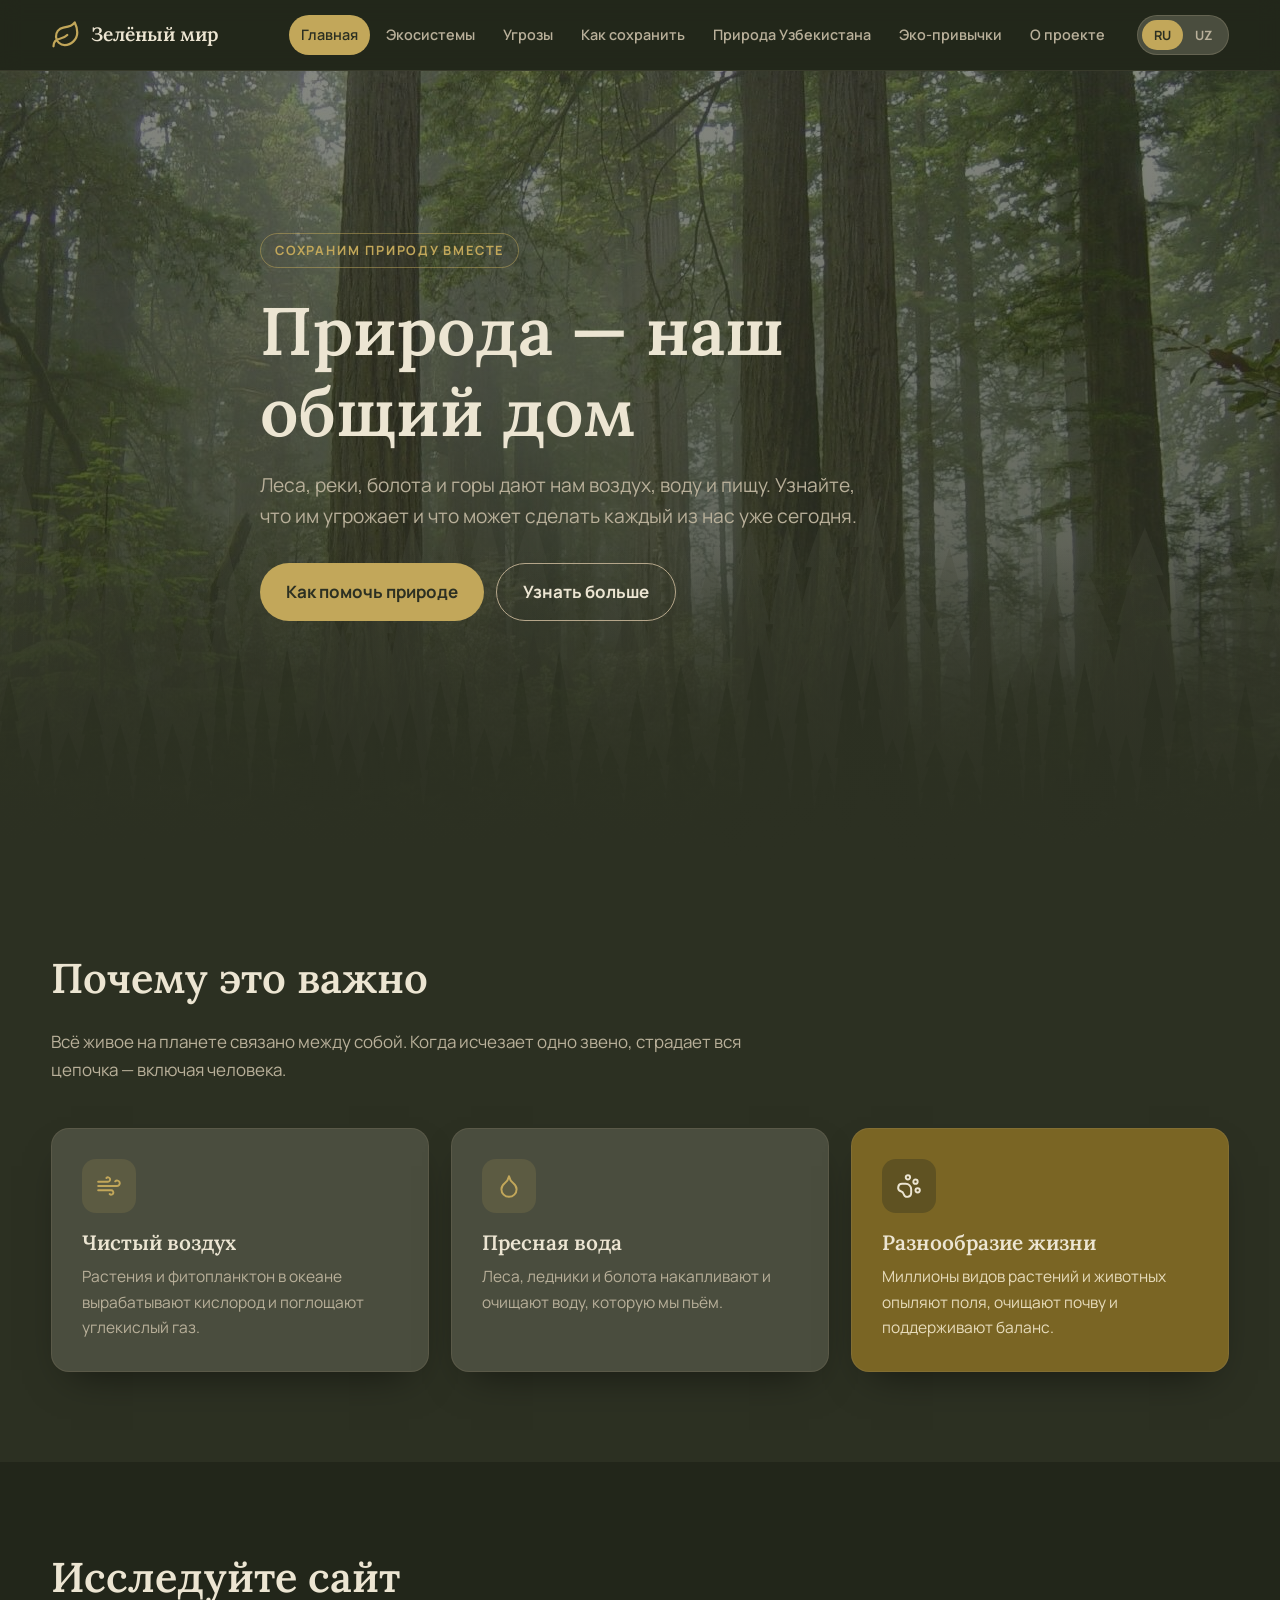
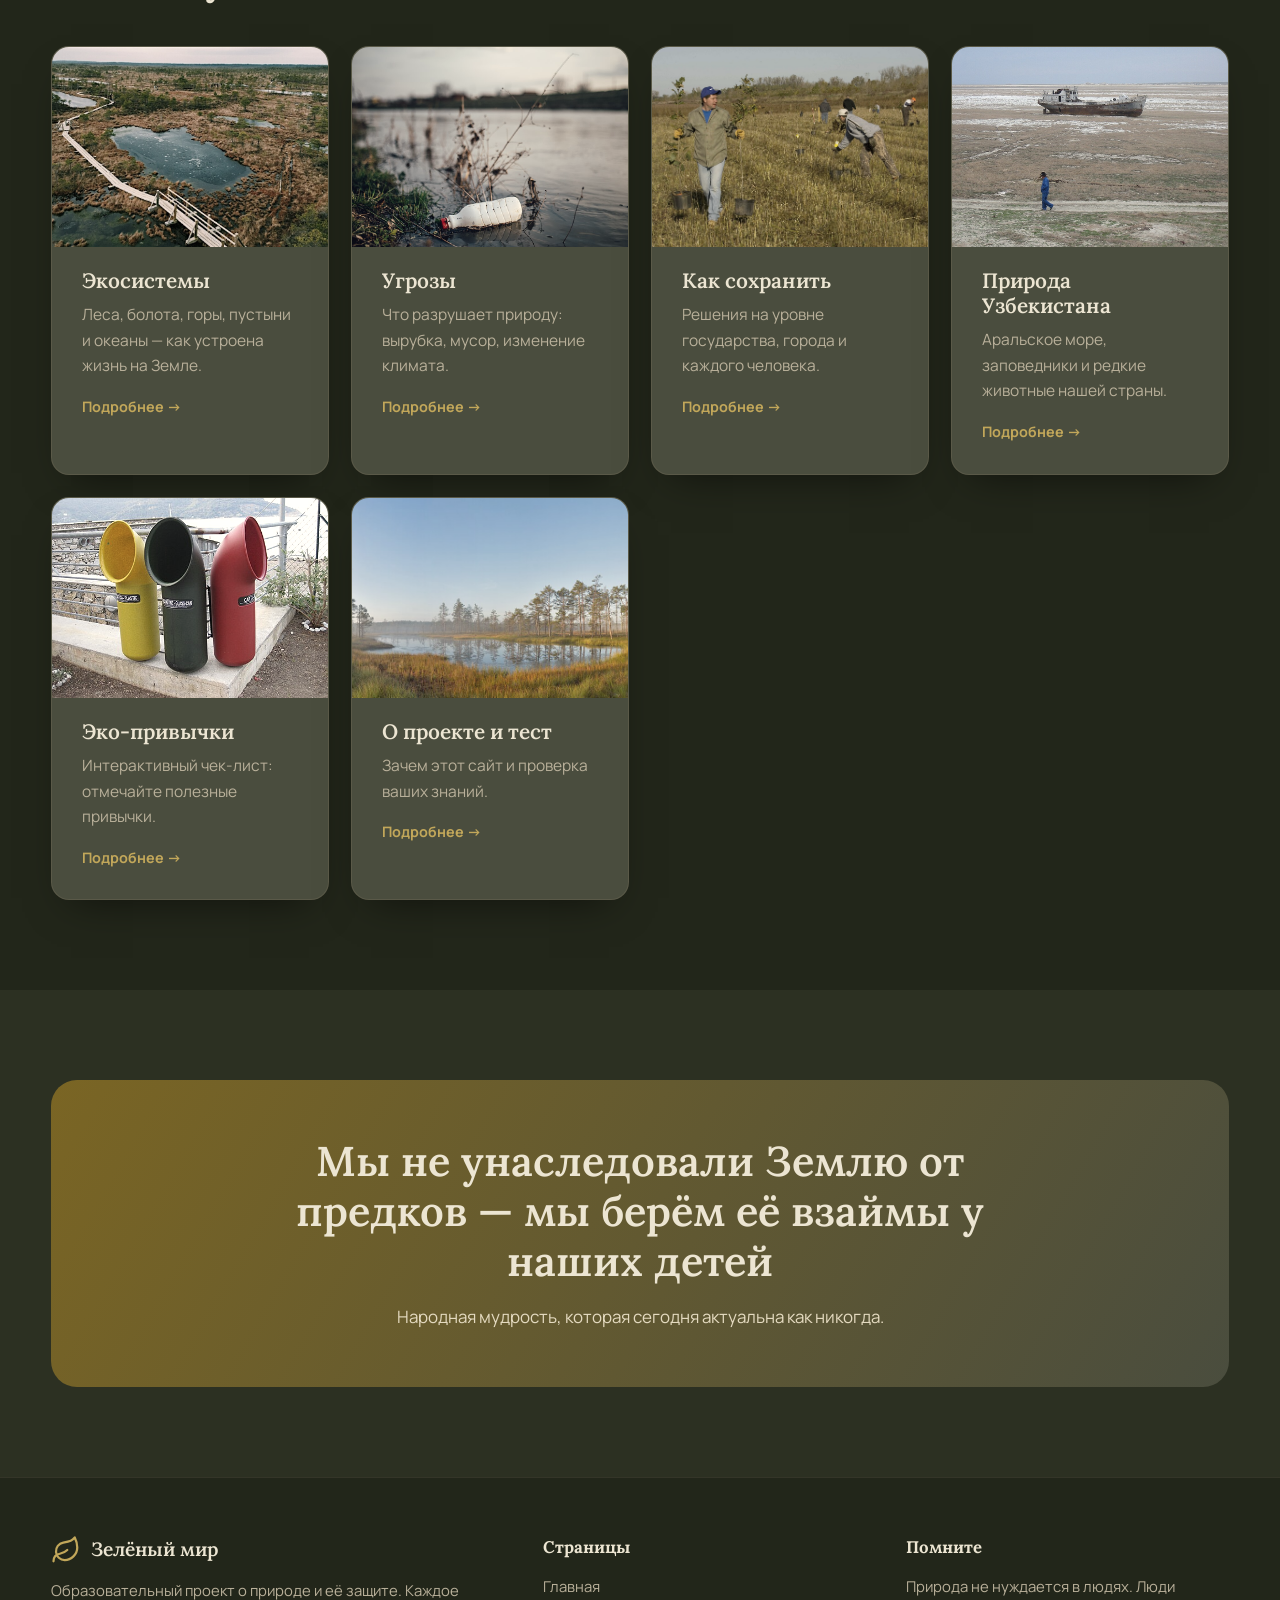
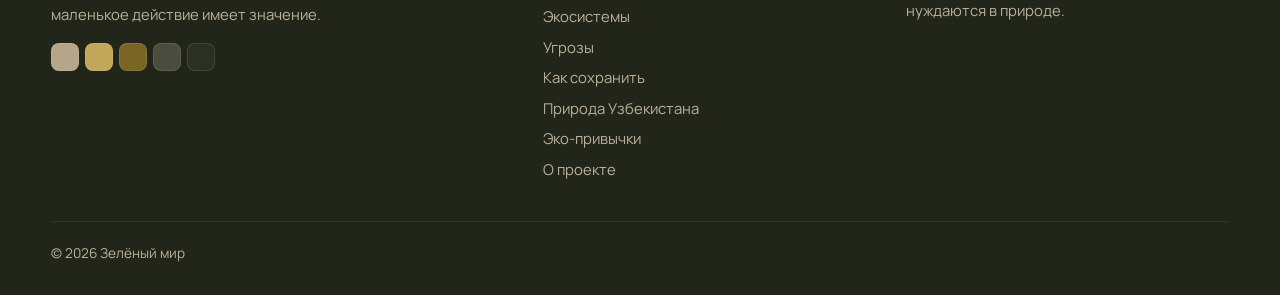
==== commit b09493c7: "done" ====
--- a/index.html
+++ b/index.html
@@ -25,7 +25,7 @@
   </div>
 </header>
 <main>
-<section class="hero">
+<section class="hero photo" style="background-image:linear-gradient(180deg,rgba(34,38,26,.55) 0%,rgba(44,48,34,.72) 55%,#2C3022 100%),url(img/hero-index.jpg)">
   <div class="container hero-content">
     <span class="eyebrow"><span data-l="ru">Сохраним природу вместе</span><span data-l="uz">Tabiatni birga asraymiz</span></span>
     <h1 data-l="ru">Природа — наш общий дом</h1><h1 data-l="uz">Tabiat — umumiy uyimiz</h1>
@@ -48,7 +48,7 @@
 <section class="block alt">
   <div class="container">
     <div class="section-head reveal"><h2 data-l="ru">Исследуйте сайт</h2><h2 data-l="uz">Saytni oʻrganing</h2></div>
-    <div class="grid"><a href="ecosystems.html" class="card reveal"><div class="badge"><svg class="icon" viewBox="0 0 24 24" aria-hidden="true"><circle cx="12" cy="12" r="10"/><path d="M2 12h20"/><path d="M12 2a15 15 0 0 1 0 20 15 15 0 0 1 0-20"/></svg></div><h3 data-l="ru">Экосистемы</h3><h3 data-l="uz">Ekotizimlar</h3><p data-l="ru">Леса, болота, горы, пустыни и океаны — как устроена жизнь на Земле.</p><p data-l="uz">Oʻrmonlar, botqoqliklar, togʻlar, choʻllar va okeanlar — Yerdagi hayot qanday tuzilgan.</p><div class="more"><span data-l="ru">Подробнее →</span><span data-l="uz">Batafsil →</span></div></a><a href="threats.html" class="card reveal"><div class="badge"><svg class="icon" viewBox="0 0 24 24" aria-hidden="true"><path d="M8.5 14.5A2.5 2.5 0 0 0 11 12c0-1.38-.5-2-1-3-1.07-2.14-.22-4.05 2-6 .5 2.5 2 4.9 4 6.5 2 1.6 3 3.5 3 5.5a7 7 0 1 1-14 0c0-1.15.43-2.29 1-3a2.5 2.5 0 0 0 2.5 2.5z"/></svg></div><h3 data-l="ru">Угрозы</h3><h3 data-l="uz">Tahdidlar</h3><p data-l="ru">Что разрушает природу: вырубка, мусор, изменение климата.</p><p data-l="uz">Tabiatni nima buzmoqda: daraxt kesish, chiqindi, iqlim oʻzgarishi.</p><div class="more"><span data-l="ru">Подробнее →</span><span data-l="uz">Batafsil →</span></div></a><a href="protect.html" class="card reveal"><div class="badge"><svg class="icon" viewBox="0 0 24 24" aria-hidden="true"><path d="M7 20h10"/><path d="M10 20c5.5-2.5.8-6.4 3-10"/><path d="M9.5 9.4c1.1.8 1.8 2.2 2.3 3.7-2 .4-3.5.4-4.8-.3-1.2-.6-2.3-1.9-3-4.2 2.8-.5 4.4 0 5.5.8z"/><path d="M14.1 6a7 7 0 0 0-1.1 4c1.9-.1 3.3-.6 4.3-1.4 1-1 1.6-2.3 1.7-4.6-2.7.1-4 1-4.9 2z"/></svg></div><h3 data-l="ru">Как сохранить</h3><h3 data-l="uz">Qanday asraymiz</h3><p data-l="ru">Решения на уровне государства, города и каждого человека.</p><p data-l="uz">Davlat, shahar va har bir inson darajasidagi yechimlar.</p><div class="more"><span data-l="ru">Подробнее →</span><span data-l="uz">Batafsil →</span></div></a><a href="uzbekistan.html" class="card reveal"><div class="badge"><svg class="icon" viewBox="0 0 24 24" aria-hidden="true"><path d="m8 3 4 8 5-5 5 15H2L8 3z"/></svg></div><h3 data-l="ru">Природа Узбекистана</h3><h3 data-l="uz">Oʻzbekiston tabiati</h3><p data-l="ru">Аральское море, заповедники и редкие животные нашей страны.</p><p data-l="uz">Orol dengizi, qoʻriqxonalar va yurtimizning noyob hayvonlari.</p><div class="more"><span data-l="ru">Подробнее →</span><span data-l="uz">Batafsil →</span></div></a><a href="habits.html" class="card reveal"><div class="badge"><svg class="icon" viewBox="0 0 24 24" aria-hidden="true"><path d="M21 12a9 9 0 1 1-3-6.7L21 8"/><path d="M21 3v5h-5"/></svg></div><h3 data-l="ru">Эко-привычки</h3><h3 data-l="uz">Eko-odatlar</h3><p data-l="ru">Интерактивный чек-лист: отмечайте полезные привычки.</p><p data-l="uz">Interaktiv roʻyxat: foydali odatlaringizni belgilang.</p><div class="more"><span data-l="ru">Подробнее →</span><span data-l="uz">Batafsil →</span></div></a><a href="about.html" class="card reveal"><div class="badge"><svg class="icon" viewBox="0 0 24 24" aria-hidden="true"><path d="M9 18h6M10 22h4"/><path d="M12 2a7 7 0 0 0-4 12.7V16h8v-1.3A7 7 0 0 0 12 2z"/></svg></div><h3 data-l="ru">О проекте и тест</h3><h3 data-l="uz">Loyiha va test</h3><p data-l="ru">Зачем этот сайт и проверка ваших знаний.</p><p data-l="uz">Sayt nima uchun va bilimingizni sinab koʻring.</p><div class="more"><span data-l="ru">Подробнее →</span><span data-l="uz">Batafsil →</span></div></a></div>
+    <div class="grid"><a href="ecosystems.html" class="card reveal has-img"><img class="card-img" src="img/eco-bog.jpg" alt="" loading="lazy"><h3 data-l="ru">Экосистемы</h3><h3 data-l="uz">Ekotizimlar</h3><p data-l="ru">Леса, болота, горы, пустыни и океаны — как устроена жизнь на Земле.</p><p data-l="uz">Oʻrmonlar, botqoqliklar, togʻlar, choʻllar va okeanlar — Yerdagi hayot qanday tuzilgan.</p><div class="more"><span data-l="ru">Подробнее →</span><span data-l="uz">Batafsil →</span></div></a><a href="threats.html" class="card reveal has-img"><img class="card-img" src="img/thr-plastic.jpg" alt="" loading="lazy"><h3 data-l="ru">Угрозы</h3><h3 data-l="uz">Tahdidlar</h3><p data-l="ru">Что разрушает природу: вырубка, мусор, изменение климата.</p><p data-l="uz">Tabiatni nima buzmoqda: daraxt kesish, chiqindi, iqlim oʻzgarishi.</p><div class="more"><span data-l="ru">Подробнее →</span><span data-l="uz">Batafsil →</span></div></a><a href="protect.html" class="card reveal has-img"><img class="card-img" src="img/hero-protect.jpg" alt="" loading="lazy"><h3 data-l="ru">Как сохранить</h3><h3 data-l="uz">Qanday asraymiz</h3><p data-l="ru">Решения на уровне государства, города и каждого человека.</p><p data-l="uz">Davlat, shahar va har bir inson darajasidagi yechimlar.</p><div class="more"><span data-l="ru">Подробнее →</span><span data-l="uz">Batafsil →</span></div></a><a href="uzbekistan.html" class="card reveal has-img"><img class="card-img" src="img/uz-aral2.jpg" alt="" loading="lazy"><h3 data-l="ru">Природа Узбекистана</h3><h3 data-l="uz">Oʻzbekiston tabiati</h3><p data-l="ru">Аральское море, заповедники и редкие животные нашей страны.</p><p data-l="uz">Orol dengizi, qoʻriqxonalar va yurtimizning noyob hayvonlari.</p><div class="more"><span data-l="ru">Подробнее →</span><span data-l="uz">Batafsil →</span></div></a><a href="habits.html" class="card reveal has-img"><img class="card-img" src="img/pro-community.jpg" alt="" loading="lazy"><h3 data-l="ru">Эко-привычки</h3><h3 data-l="uz">Eko-odatlar</h3><p data-l="ru">Интерактивный чек-лист: отмечайте полезные привычки.</p><p data-l="uz">Interaktiv roʻyxat: foydali odatlaringizni belgilang.</p><div class="more"><span data-l="ru">Подробнее →</span><span data-l="uz">Batafsil →</span></div></a><a href="about.html" class="card reveal has-img"><img class="card-img" src="img/hero-about.jpg" alt="" loading="lazy"><h3 data-l="ru">О проекте и тест</h3><h3 data-l="uz">Loyiha va test</h3><p data-l="ru">Зачем этот сайт и проверка ваших знаний.</p><p data-l="uz">Sayt nima uchun va bilimingizni sinab koʻring.</p><div class="more"><span data-l="ru">Подробнее →</span><span data-l="uz">Batafsil →</span></div></a></div>
   </div>
 </section>
 <section class="block">
--- a/css/style.css
+++ b/css/style.css
@@ -255,3 +255,20 @@
   .checklist { grid-template-columns: 1fr; }
   .quiz { padding: 24px; }
 }
+
+/* ===== Фотографии ===== */
+.hero.photo { background-size: cover; background-position: center; background-repeat: no-repeat; }
+.hero.photo .forest { opacity: .55; }
+.card.has-img { padding-top: 0; overflow: hidden; }
+.card-img {
+  width: calc(100% + 60px); max-width: none; height: 200px; object-fit: cover;
+  margin: 0 -30px 22px; filter: saturate(.8) sepia(.12);
+  transition: transform .5s, filter .5s;
+}
+.card.has-img:hover .card-img { transform: scale(1.04); filter: saturate(1) sepia(0); }
+.panel.photo { background: var(--bog); padding: 0; }
+.panel.photo img { width: 100%; height: 100%; min-height: 340px; object-fit: cover; position: absolute; inset: 0; filter: saturate(.85) sepia(.1); }
+.wide-img { width: 100%; height: 260px; object-fit: cover; border-radius: var(--radius); margin-bottom: 26px; filter: saturate(.85) sepia(.1); }
+.credits { columns: 2; column-gap: 32px; font-size: .88rem; }
+.credits li { break-inside: avoid; word-break: break-word; }
+@media (max-width: 800px) { .credits { columns: 1; } }
